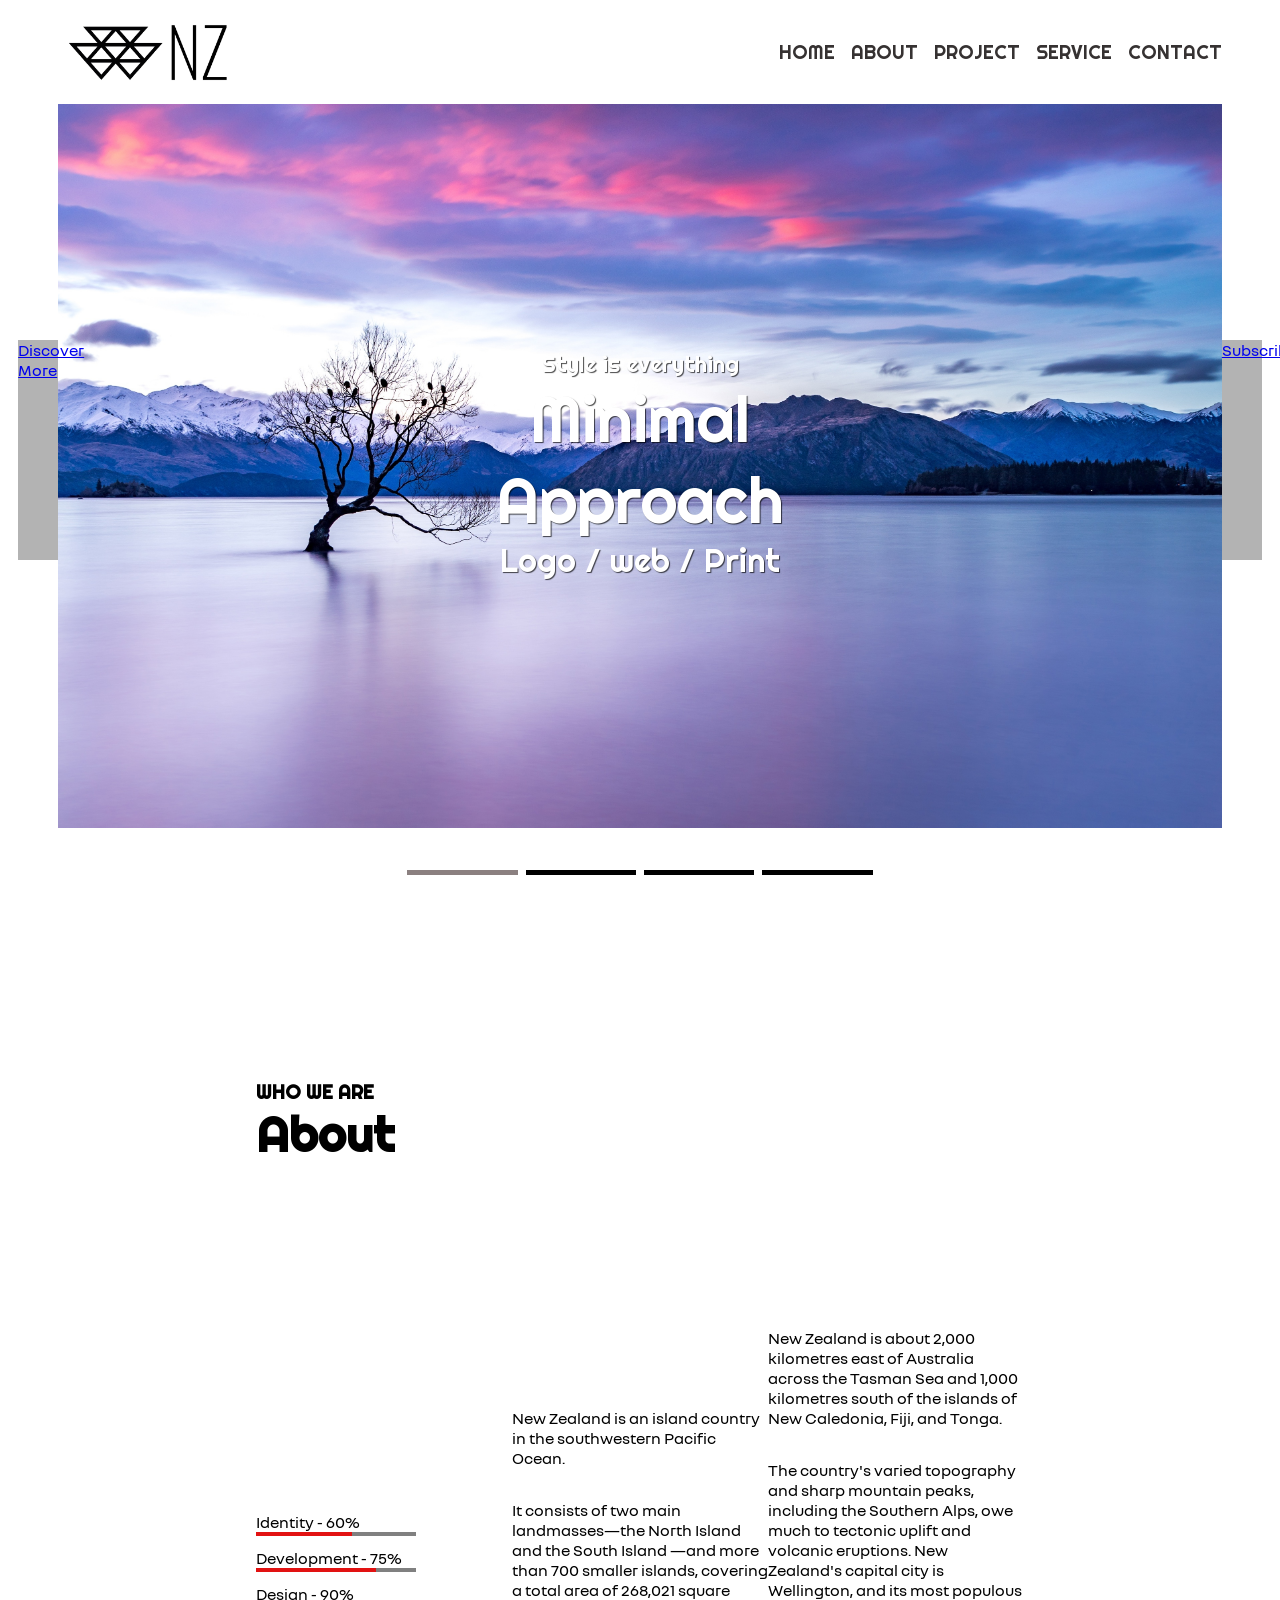
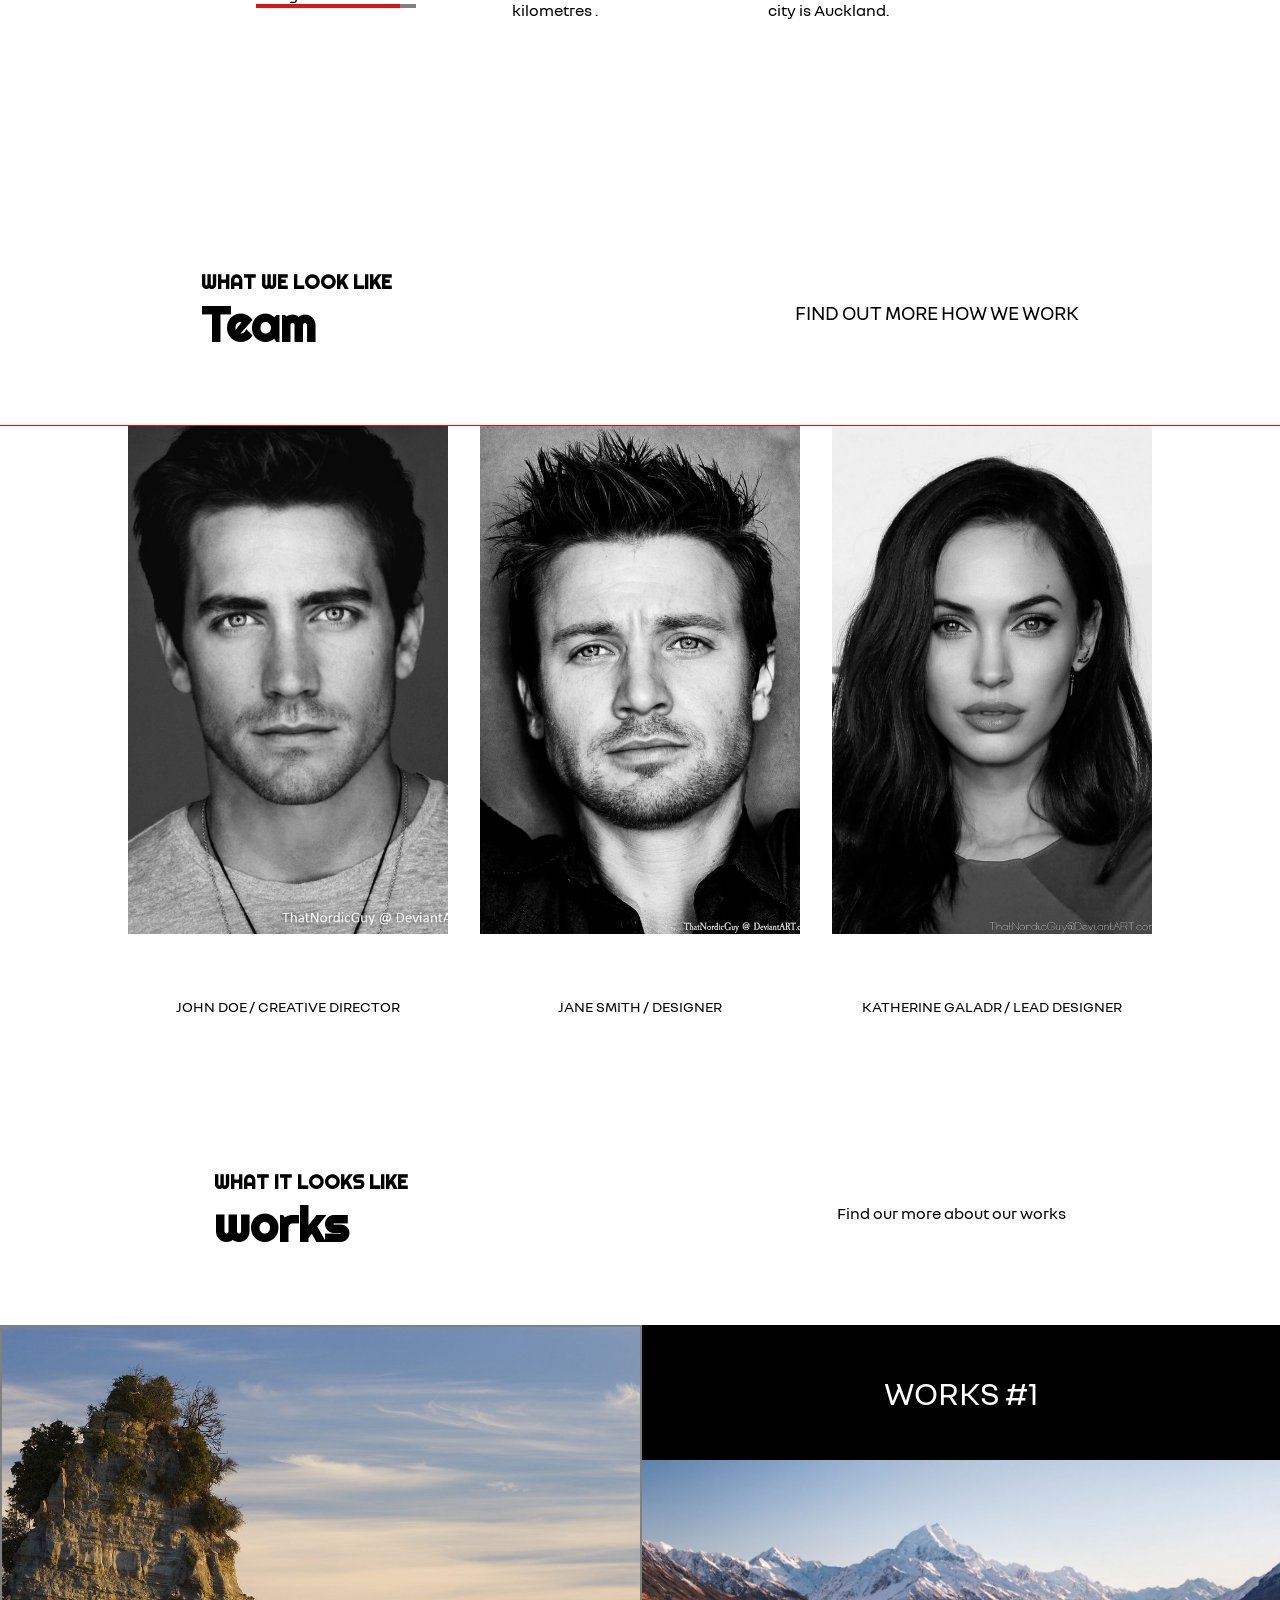
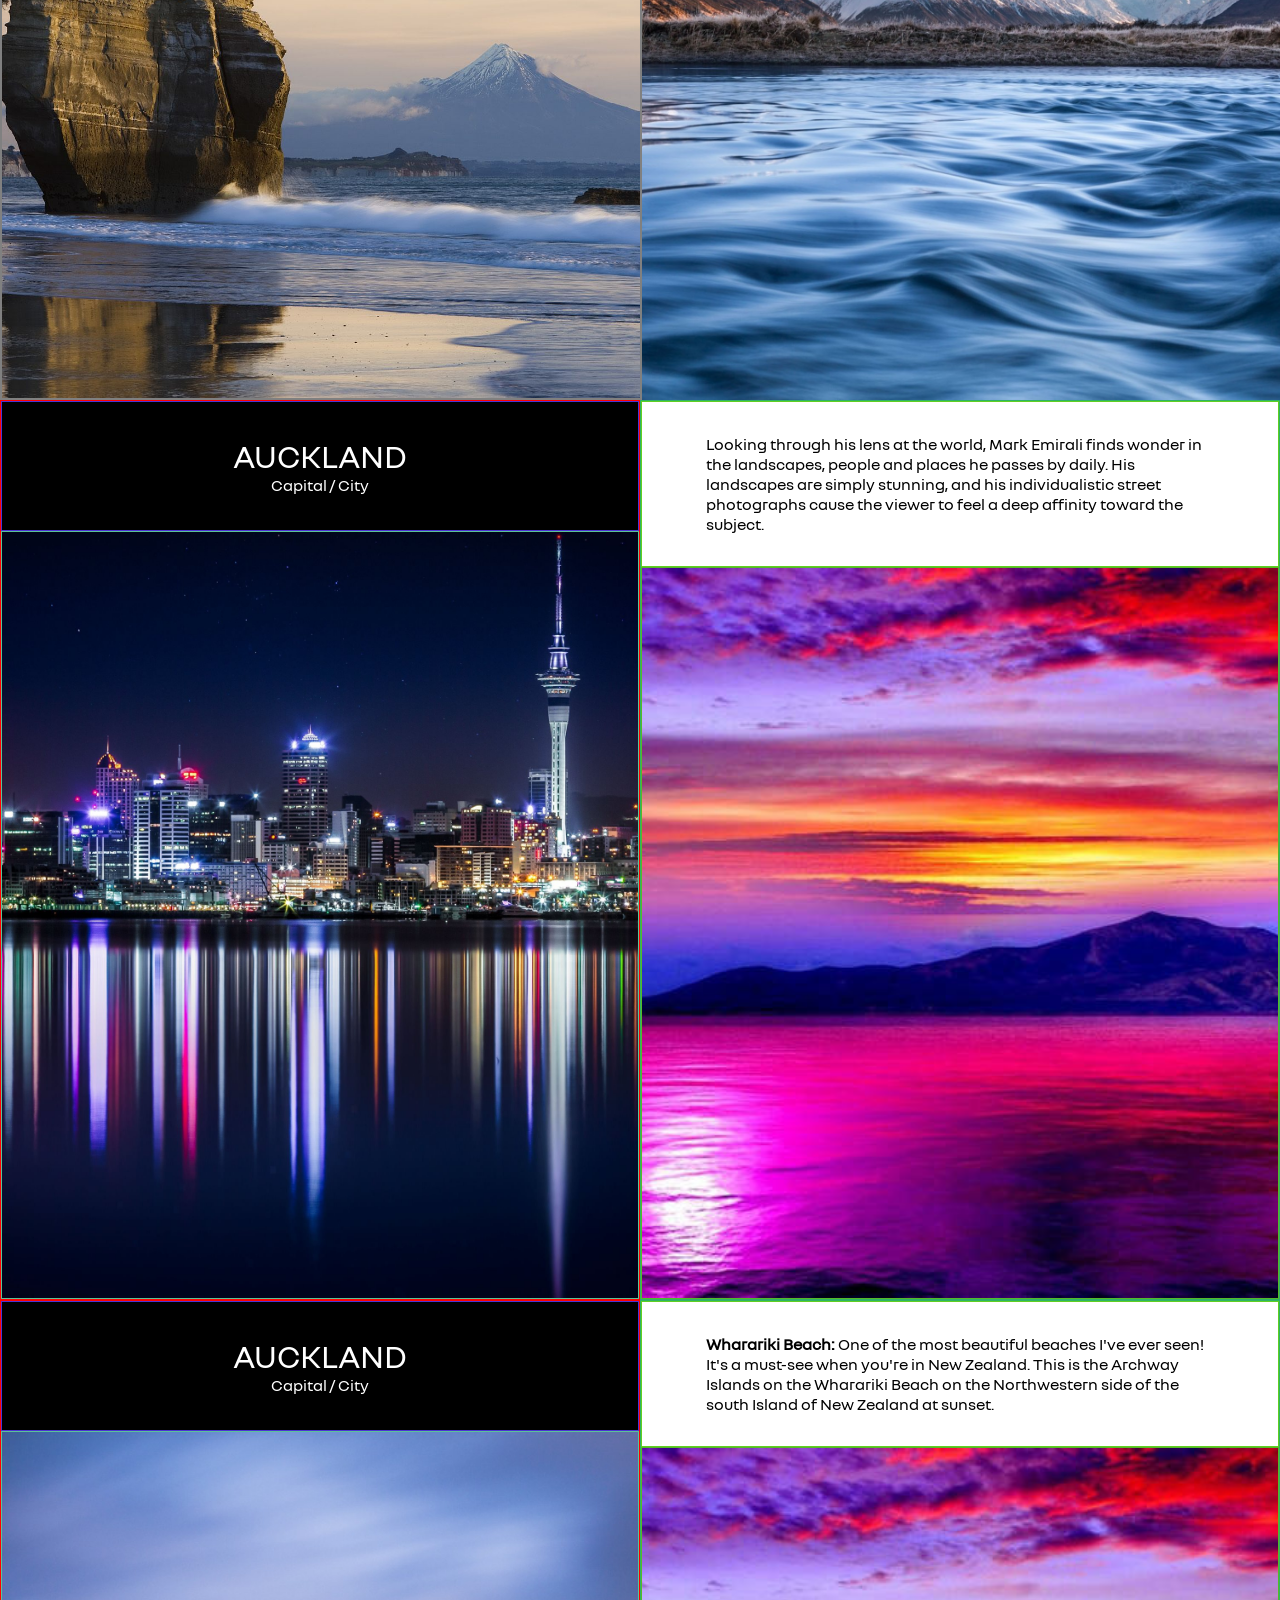
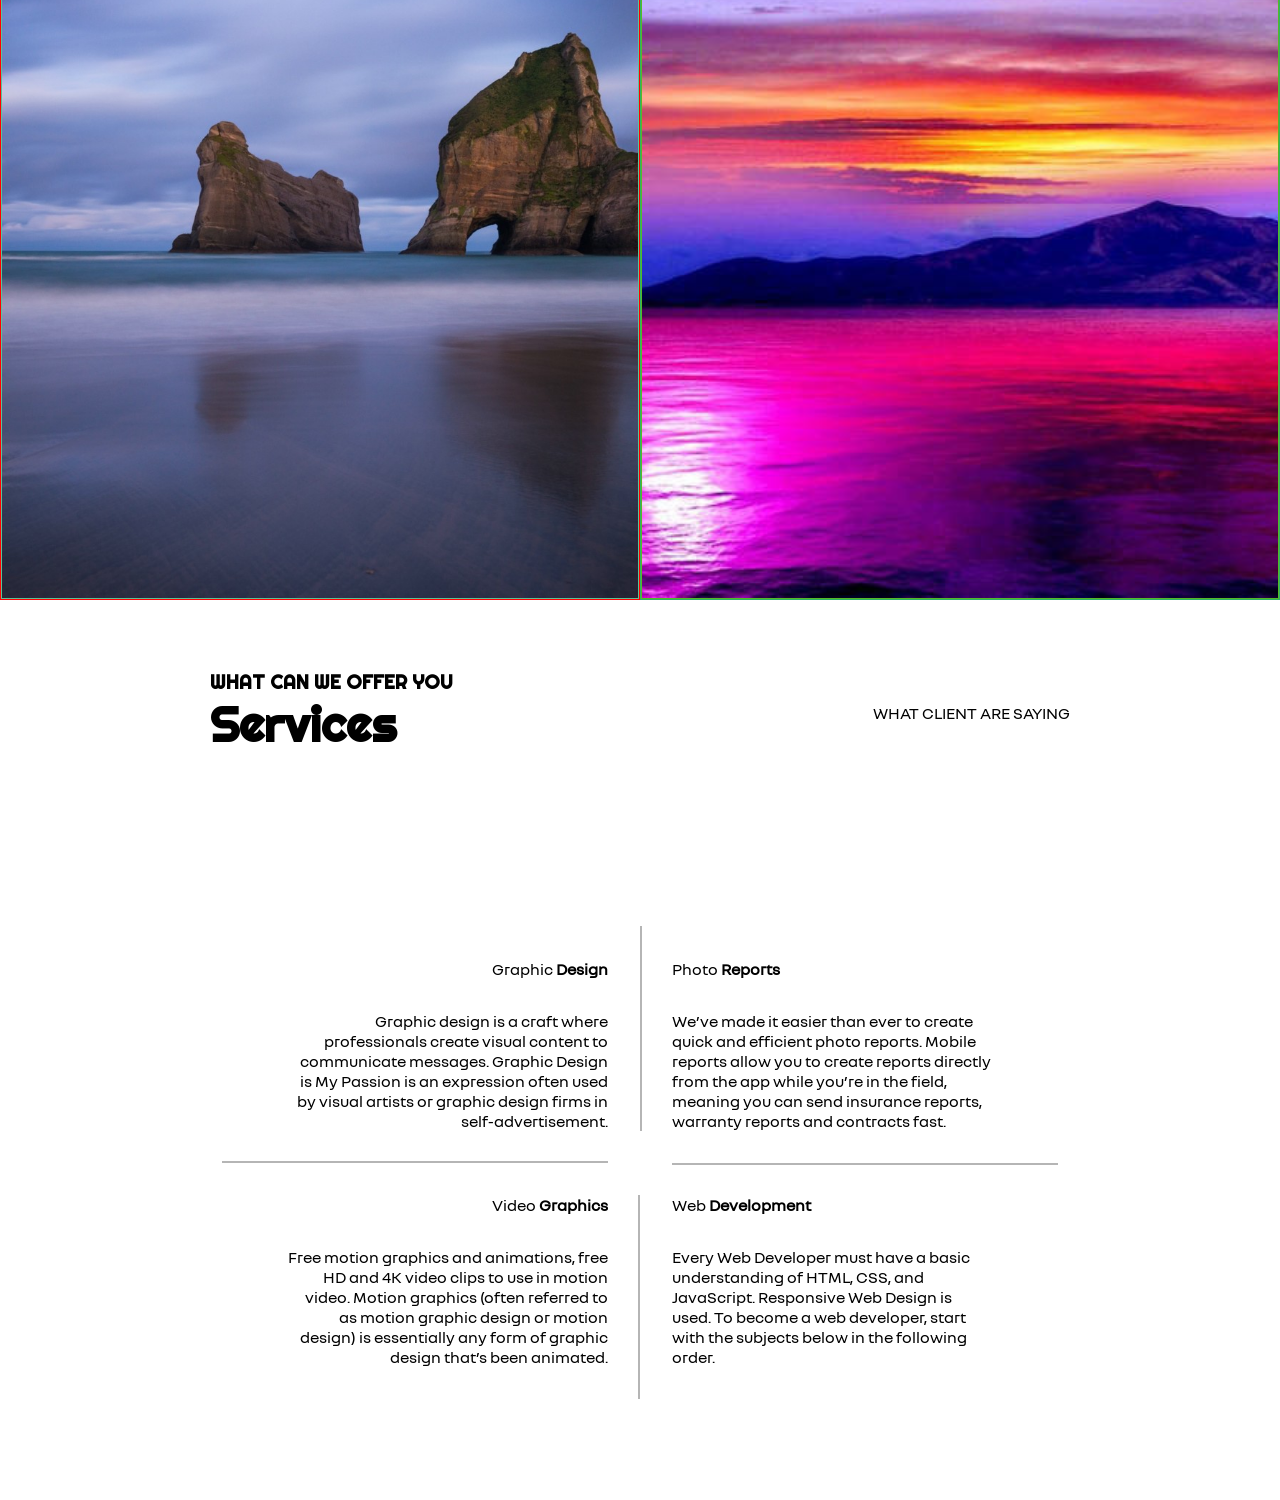
==== mockup-NZ/index.html @ 34731473 "Primer commit: subiendo carpeta" ====
<!DOCTYPE html>
<html lang="en">

    <head>
        <meta charset="UTF-8">
        <meta name="viewport" content="width=device-width,
initial-scale=1.0">
        <title>NZ Flex Box</title>
        <link rel="stylesheet" href="assets/css/style.css">
    </head>

    <body>
        <div class="contenedor">
            <div class="flex-container">
                <div class="item1">
                    <div class="left">
                        <div class="btn-left"> <a href="#">Discover
                                More</a> </div>
                    </div>
                </div>
                <div class="item2">
                    <nav>
                        <div class="logo">
                            <div class="img-logo"></div>
                        </div>
                        <div class="nav">
                            <div class="navcollapse">
                                <div class="nav-icon">
                                    <span></span><span></span><span></span><span></span><span></span><span>
                                    </span>
                                </div>
                            </div>

                            <ul id="menu">

                                <li><a href>Home</a></li>
                                <li><a href>About</a></li>
                                <li><a href>Project</a></li>
                                <li><a href>Service</a></li>
                                <li><a href>Contact</a></li>
                            </ul>

                        </div>
                    </nav>
                    <div class="slider">
                        <div class="legend">
                            <div class="line-1"> Style is everything</div>
                            <div class="line-2">Minimal <br> Approach</div>
                            <div class="line-3">Logo / web / Print</div>
                        </div>
                    </div>
                    <div class="item-2-footer">
                        <ul class="nav-slider">
                            <li class="nav-slider-1 "><a class="active"
                                    href></a></li>
                            <li class="nav-slider-2"><a href></a></li>
                            <li class="nav-slider-3"><a href></a></li>
                            <li class="nav-slider-4"><a href></a></li>
                        </ul>
                    </div>
                </div>
                <div class="item3">
                    <div class="right">
                        <div class="btn-right"> <a href="#">Subscribe</a>
                        </div>
                        <div class="botoncito"> <a href></a> </div>
                    </div>
                </div>
            </div>
        </div>
        <section class="about">
            <div class="about-container">
                <div class="about-1"></div>
                <div class="about-2">
                    <div class="about-header">
                        <h4>Who we are </h4>
                        <h1>About</h1>
                    </div>
                    <span>Identity - 60%</span>
                    <progress max="100" value="60"></progress>
                    <span>Development - 75%</span>
                    <progress max="100" value="75"></progress>
                    <span>Design - 90%</span>
                    <progress max="100" value="90"></progress>
                </div>
                <div class="about-3">
                    <p>New Zealand is an island country in the southwestern
                        Pacific Ocean.</p>
                    <p>It consists of two main landmasses—the North Island and
                        the South Island —and more than 700 smaller islands,
                        covering a total area of 268,021 square kilometres .</p>
                </div>
                <div class="about-4">
                    <p>New Zealand is about 2,000 kilometres east of Australia
                        across the Tasman Sea and 1,000 kilometres south of the
                        islands of New Caledonia, Fiji, and Tonga.</p>
                    <p>The country's varied topography and sharp mountain peaks,
                        including the Southern Alps, owe much to tectonic uplift
                        and volcanic eruptions. New Zealand's capital city is
                        Wellington, and its most populous city is Auckland.</p>
                </div>
                <div class="about-1"></div>
            </div>
        </section>
        <section>
            <div class="team">
                <div class="team-container">
                    <div class="team-header">
                        <div class="section-name">
                            <h4>What we look like </h4>
                            <h1>Team</h1>
                        </div>
                        <div class="team-motto">
                            <span>Find out more how we work </span>
                        </div>
                    </div>
                    <div class="my-team">
                        <div class="cards">

                            <div class="card">
                                <div class="team-pic">
                                </div>
                                <div class="card-footer">John Doe / creative
                                    director</div>
                            </div>
                            <div class="card">
                                <div class="team-pic"></div>
                                <div class="card-footer">Jane Smith /
                                    designer</div>
                            </div>
                            <div class="card">
                                <div class="team-pic"></div>
                                <div class="card-footer">katherine Galadr / Lead
                                    designer </div>
                            </div>
                        </div>
                    </div>
                </div>
            </div>

        </section>
        <section class="works-1">
            <div class="works-1-container">
                <div class="works-1-header">
                    <div class="works-1-name">
                        <h4>What it looks like</h4>
                        <h1>works</h1>
                    </div>
                    <div class="work-1-motto">
                        <span>Find our more about our works</span>
                    </div>
                </div>
                <div class="works-1-body">
                    <div class="works-1-izda"></div>
                    <div class="works-1-dcha">
                        <div class="works-1-up">
                            Works #1
                        </div>
                        <div class="works-1-down"></div>
                    </div>
                </div>
            </div>
        </section>
        <section class="works-2">
            <div class="works-2-container">
                <div class="works-2-izda">
                    <div class="works-2-i-up">
                        <p>Auckland</p>
                        <p>Capital / City</p>
                    </div>
                    <div class="works-2-i-down"></div>
                </div>
                <div class="works-2-dcha">
                    <div class="works-2-d-up">
                        <p>Looking through his lens at the world, Mark Emirali
                            finds wonder in the landscapes, people and places he
                            passes by daily. His landscapes are simply stunning,
                            and his individualistic street photographs cause the
                            viewer to feel a deep affinity toward the subject.
                        </p>
                    </div>
                    <div class="works-2-d-down"></div>
                </div>
            </div>
        </section>
        <section class="works-3">
            <div class="works-3-container">
                <div class="works-3-izda">
                    <div class="works-3-i-up">
                        <p>Auckland</p>
                        <p>Capital / City</p>
                    </div>
                    <div class="works-3-i-down"></div>
                </div>
                <div class="works-3-dcha">
                    <div class="works-3-d-up">
                        <p><strong>Wharariki Beach:</strong> One of the most
                            beautiful beaches
                            I've ever seen! It's a must-see when you're in New
                            Zealand. This is the Archway Islands on the
                            Wharariki Beach on the Northwestern side of the
                            south Island of New Zealand at sunset.
                        </p>
                    </div>
                    <div class="works-2-d-down"></div>
                </div>
            </div>
        </section>
        <section class="services">
            <div class="services-container">
                <div class="services-header">
                    <div class="services-name">
                        <h4>what can we offer  you </h4>
                        <h1>Services</h1>
                    </div>
                    <div class="services-motto">
                        <span>What client are saying </span>
                    </div>
                </div>
                <div class="services-body">
                    <div class="ser ser1">
                        <p>Graphic <strong>Design</strong></p>
                        <p>Graphic design is a craft where professionals create
                            visual content to communicate messages. Graphic
                            Design is My Passion is an expression often used by
                            visual artists or graphic design firms in
                            self-advertisement.</p></div>
                    <div class="ser ser2"> <p>Photo <strong>Reports</strong></p>
                        <p>We’ve made it easier than ever to create quick and
                            efficient photo reports. Mobile reports allow you to
                            create reports directly from the app while you’re in
                            the field, meaning you can send insurance reports,
                            warranty reports and contracts fast.</p></div>
                    <div class="ser ser3"> <p>Video
                            <strong>Graphics</strong></p>
                        <p>Free motion graphics and animations, free HD and 4K
                            video clips to use in motion video. Motion graphics
                            (often referred to as motion graphic design or
                            motion design) is essentially any form of graphic
                            design that’s been animated.</p></div>
                    <div class="ser ser4"> <p>Web
                            <strong>Development</strong></p>
                        <p>Every Web Developer must have a basic understanding
                            of HTML, CSS, and JavaScript. Responsive Web Design
                            is used. To become a web developer, start with the
                            subjects below in the following order.</p></div>

                </div>

            </div>
        </section>
    </body>

</html>
---- mockup-NZ/assets/css/style.css ----
@import url("https://fonts.googleapis.com/css2?family=Righteous&display=swap");

* {
  box-sizing: border-box;
  margin: 0;
  padding: 0;
}

@font-face {
  font-family: "Nouvel-Regular";
  /**/
  src: url(../fonts/NouvelRRegular.ttf);
}

@font-face {
  font-family: "Nouvel-Light";
  /**/
  src: url(../fonts/NouvelRLight.ttf);
}

@font-face {
  font-family: "Nouvel-SemiBold";
  /**/
  src: url(../fonts/NouvelRSemibold.ttf);
}

@font-face {
  font-family: "Nouvel-Bold";
  /**/
  src: url(../fonts/NouvelRBold.ttf);
}

/*-------------------------------------resolver el problema con los
heights heredado---------------------------*/
body,
html {
  font-family: Nouvel-Regular;
}

.contenedor {
  width: 100%;
  height: 100vh; /* 100% of the viewport height si quiero ovbiar la barra de información del sistema*/
  overflow: hidden;
}

.flex-container {
  display: flex;
  flex-flow: row nowrap;
  /*centramos los items en vertical y en horizontal*/
  justify-content: center;
  align-items: center;

  /*aseguramos de que tiene las dimensiones del contenedor padre*/
  width: 100%;
  height: 100%;
}

.item1,
.item3 {
  flex: 1;
  height: 100%;
  /*Para hacer el posicionamiento relativo para que tome de referencia al padre*/
  position: relative;
}

.item2 {
  flex: 20;
  height: 100%;

  display: flex;
  flex-flow: column nowrap;

  justify-content: center;
  align-items: center;
}

nav,
.slider,
.item-2-footer {
  width: 100%;
}

.slider {
  flex: 10;
}

.item-2-footer {
  flex: 1;
  display: flex;
  justify-content: center;
  align-items: center;
}

/* ----------------------------------------- nav -----------------------------------------*/

nav {
  display: flex;
  flex: 1 0 2rem;
}

.navcollapse {
  display: none;
  /* o visibility: hidden; */
}

.logo {
  flex: 1;
  height: 100%;
  padding: 0.5rem;
}

.img-logo {
  width: 100%;
  height: 100%;

  /* hacer responsive la imagen */
  background-image: url(../img/logo2.png);
  background-size: contain;
  background-repeat: no-repeat;
  background-position: center center;
}

.nav {
  flex: 6;
}

/* es un id*/
#menu {
  list-style: none;
  display: flex;
  height: 100%;
  gap: 1rem;
  justify-content: flex-end;
  align-items: center;
}

#menu li a {
  font-family: Righteous;
  color: rgb(54, 50, 50);
  text-decoration: none;
  text-transform: uppercase;
  font-size: 1.2rem;
}

#menu li a:hover {
  color: rgb(139, 128, 128);
}

/* ----------------------------------------- slider -----------------------------------------*/

.slider {
  background-image: url(../img/bg.jpg);
  background-size: cover;
  /*Para que el que esté viendo la web en movil vea la parte de la derecha de la imagen*/
  background-position: 65% center;
  background-repeat: no-repeat;

  display: flex;
  justify-content: center;
  align-items: center;
}

.legend {
  font-family: Righteous;
  color: white;
  text-align: center;
  /* para hacer rebordes a las letras */
  text-shadow: 1px 1px 1px rgba(0, 0, 0, 0.7);
}

.line-1 {
  font-size: 1.4rem;
}

.line-2 {
  font-size: 4rem;
}

.line-3 {
  font-size: 2rem;
}

/* ----------------------------------------- footer -----------------------------------------*/

.nav-slider {
  width: 40%;
  height: 10px;
  display: flex;
  justify-content: space-between;
  gap: 0.5rem;

  list-style-type: none;
}

.nav-slider li {
  flex: 1;
  height: 5px;
}

.nav-slider a {
  width: 100%;
  height: 5px;
  display: inline-block;

  background-color: black;
}

.active {
  /*decirle que el gris se ponga por encima del negro*/
  background-color: rgb(139, 128, 128) !important;
}

/* ------------------------------------------- botón lateral izquierdo -----------------------------*/

.left {
  width: 40px;
  height: 220px;
  background-color: rgb(179, 179, 179);

  position: absolute;
  right: 0;
  /* 110 la mitad del boton */
  top: calc((100% / 2) - 110px);
}
/*-------------------------------------------- botón lateral derecho -------------------------------*/
.right {
  width: 40px;
  height: 220px;
  background-color: rgb(179, 179, 179);

  position: absolute;
  left: 0;
  /* 110 la mitad del boton */
  top: calc((100% / 2) - 110px);
}
/*-----------------------------------------------siguiente sección--------------------------------------*/
.about {
  width: 100%;
  height: 100vh;
}
.about-container {
  width: 100%;
  height: 100%;
  display: flex;
  flex-flow: row nowrap;

  justify-content: center;
  align-items: center;
}
.about-1,
.about-2,
.about-3,
.about-4 {
  flex: 1;
  height: 60%;
  flex-flow: column nowrap;
  display: flex;
  justify-content: flex-end;
}
.about-header {
  margin-bottom: auto;
}
progress {
  appearance: none;
}
/*hay que hacrelos con los prefijos para que se vean bien pero solo en chrome y safari ()opera con o y firefox no se  */
progress::-webkit-progress-bar {
  width: 100%;
  height: 4px;
  background-color: grey;
}
progress::-webkit-progress-value {
  background-color: rgb(226, 18, 18);
}
/*coje el primer párrafo de cada sección  con first-child*/
.about-3 p:first-child,
.about-4 p:first-child {
  margin-bottom: 2rem;
}
/*---------------------------------------------*/

h1 {
  font-family: Righteous;
  font-size: 3rem;
}
h4 {
  font-family: Righteous;
  font-size: 1.2rem;
  text-transform: uppercase;
}
/*---------------------------------------------*/
.team {
  width: 100%;
  height: 100vh;
}
.team-container {
  width: 100%;
  height: 100%;
  display: flex;
  flex-flow: column nowrap;

  justify-content: center;
  align-items: center;
}
.team-header {
  border-bottom: 1px solid rgb(255, 0, 0);
  width: 100%;
  flex: 2;
  display: flex;
  justify-content: space-around;
  align-items: center;
}
.my-team {
  flex: 6;
  width: 100%;
}
.team-motto span {
  text-transform: uppercase;
  font-size: 1.2rem;
}

.cards {
  width: 100%;

  height: 100%;
  display: flex;
  padding-left: 8rem;
  padding-right: 8rem;
  flex-flow: row wrap;
  justify-content: space-around;
  gap: 2rem;
}
.card {
  flex: 1;
  height: 100%;

  display: flex;
  flex-flow: column nowrap;
  justify-content: space-between;
  gap: 4rem;
}
.team-pic {
  flex: 5;
}
.card-footer {
  align-self: end;
  flex: 1;
  text-transform: uppercase;
  font-size: 0.9rem;
  text-align: center;
  width: 100%;
}
.card:nth-child(1) .team-pic {
  background-image: url(../img/team1.jpg);
  background-size: cover;
  background-position: top center;
  background-repeat: no-repeat;
}

.card:nth-child(2) .team-pic {
  background-image: url(../img/team2.jpg);
  background-size: cover;
  background-position: top center;
  background-repeat: no-repeat;
}

.card:nth-child(3) .team-pic {
  background-image: url(../img/team3.jpg);
  background-size: cover;
  background-position: top center;
  background-repeat: no-repeat;
}

/*------------------------------------------------------------------*/
.works-1 {
  width: 100%;
  height: 100vh;
}
.works-1-container {
  width: 100%;
  height: 100%;
  display: flex;
  flex-flow: column nowrap;
  justify-content: center;
  align-items: center;
}
.works-1-header {
  width: 100%;
  flex: 2;
  display: flex;
  justify-content: space-around;
  align-items: center;
}
.works-1-motto span {
  text-transform: uppercase;
  font-size: 1.2rem;
}
.works-1-body {
  flex: 6;

  width: 100%;
  display: flex;
}
.works-1-izda {
  flex: 1;
  border: 2px solid gray;
  background-image: url(../img/taranaki.jpg);
  background-size: cover;
  background-position: center center;
  background-repeat: no-repeat;
}
.works-1-dcha {
  flex: 1;
  display: flex;
  flex-flow: column nowrap;
}
.works-1-up {
  flex: 1;
  background-color: black;
  color: white;
  display: flex;
  justify-content: center;
  align-items: center;

  font-size: 2rem;
  text-transform: uppercase;
}
.works-1-down {
  flex: 4;

  background-image: url(../img/nz-nature.jpg);
  background-size: cover;
  background-position: center center;
  background-repeat: no-repeat;
}
/*-----------------------------------------------------------------*/
.works-2 {
  width: 100%;
  height: 100vh;
}
.works-2-container {
  width: 100%;
  height: 100%;

  display: flex;
  flex-flow: row nowrap;
  justify-content: center;
  align-items: center;
}
.works-2-izda {
  border: 1px solid red;
  flex: 1;
  height: 100%;
  display: flex;
  flex-flow: column nowrap;
}
.works-2-dcha {
  border: 1px solid rgb(45, 179, 100);
  flex: 1;
  height: 100%;
  display: flex;
  flex-flow: column nowrap;
}
.works-2-i-up {
  border: 1px solid rgb(75, 51, 212);
  flex: 1;
  display: flex;
  justify-content: center;
  flex-flow: column nowrap;
  align-items: center;
  color: white;
  background-color: black;
}
.works-2-i-up p:first-child {
  text-transform: uppercase;
  font-size: 2rem;
}
.works-2-i-down {
  border: 1px solid rgb(92, 194, 151);
  flex: 6;
  background-image: url(../img/auckland.jpg);
  background-size: cover;
  background-position: center center;
  background-repeat: no-repeat;
}
.works-2-d-up {
  border: 1px solid rgb(96, 207, 32);
  flex: 1;
  justify-content: center;
  display: flex;
  align-items: center;
  padding: 0 2rem;
}
.works-2-d-up p {
  padding: 2rem;
}
.works-2-d-down {
  border: 1px solid rgb(85, 185, 39);
  flex: 6;
  background-image: url(../img/colourful.jpg);
  background-size: cover;
  background-position: center center;
  background-repeat: no-repeat;
}
/*----------------------------------------------------------------------*/
.works-3 {
  width: 100%;
  height: 100vh;
}
.works-3-container {
  width: 100%;
  height: 100%;

  display: flex;
  flex-flow: row nowrap;
  justify-content: center;
  align-items: center;
}
.works-3-izda {
  border: 1px solid red;
  flex: 1;
  height: 100%;
  display: flex;
  flex-flow: column nowrap;
}
.works-3-dcha {
  border: 1px solid rgb(45, 179, 100);
  flex: 1;
  height: 100%;
  display: flex;
  flex-flow: column nowrap;
}
.works-3-i-up {
  border: 1px solid rgb(75, 51, 212);
  flex: 1;
  display: flex;
  justify-content: center;
  flex-flow: column nowrap;
  align-items: center;
  color: white;
  background-color: black;
}
.works-3-i-up p:first-child {
  text-transform: uppercase;
  font-size: 2rem;
}
.works-3-i-down {
  border: 1px solid rgb(92, 194, 151);
  flex: 6;
  background-image: url(../img/cave1.jpg);
  background-size: cover;
  background-position: center center;
  background-repeat: no-repeat;
}
.works-3-d-up {
  border: 1px solid rgb(96, 207, 32);
  flex: 1;
  justify-content: center;
  display: flex;
  align-items: center;
  padding: 0 2rem;
}
.works-3-d-up p {
  padding: 2rem;
}
.works-3-d-down {
  border: 1px solid rgb(85, 185, 39);
  flex: 6;
  background-image: url(../img/cave2.jpg);
  background-size: cover;
  background-position: center center;
  background-repeat: no-repeat;
}
/*--------------------------------------------------------------------------------------------*/
.services {
  width: 100%;
  height: 100vh;
}
.services-container {
  width: 100%;
  height: 100%;
  display: flex;
  justify-content: space-around;
  align-items: center;
  flex-flow: column nowrap;
}
.services-header {
  flex: 2;

  width: 100%;
  display: flex;
  justify-content: space-around;
  align-items: center;
}
.services-body {
  flex: 6;
  width: 60%;

  display: flex;
  flex-flow: row wrap;
}
.services-motto span {
  text-transform: uppercase;
}
.ser {
  /*grow / shrink/ basis*/
  flex: 1 0 50%;
  padding: 2rem;
  position: relative;
}
.ser > p:first-child {
  margin-bottom: 2rem;
}
/*.ser p:first-child::before{
  content: "";
}
.ser p:first-child::after{
  content: "";
}*/
.ser1,
.ser2 {
  display: flex;
  flex-flow: column nowrap;
  justify-content: end;
}

.ser1,
.ser3 {
  text-align: right;
}
/*estamos dibujando el borde del pseudo elemento (before)*/
.ser1::before {
  /**/
  content: "";

  position: absolute;
  border: 1px solid rgb(181, 181, 181, 1);
  width: 100%;
  bottom: 0;
  right: 2rem;
}
.ser2::before {
  content: "";
  border: 1px solid rgb(181, 181, 181, 1);
  position: absolute;
  height: 60%;
  left: 0;
  bottom: 2rem;
}
.ser3::before {
  content: "";
  border: 1px solid rgb(181, 181, 181, 1);
  position: absolute;
  height: 60%;
  right: 0;
  top: 2rem;
}
.ser4::before {
  content: "";
  border: 1px solid rgb(181, 181, 181, 1);
  position: absolute;
  top: 0;
  left: 2rem;
  width: 100%;
  
}
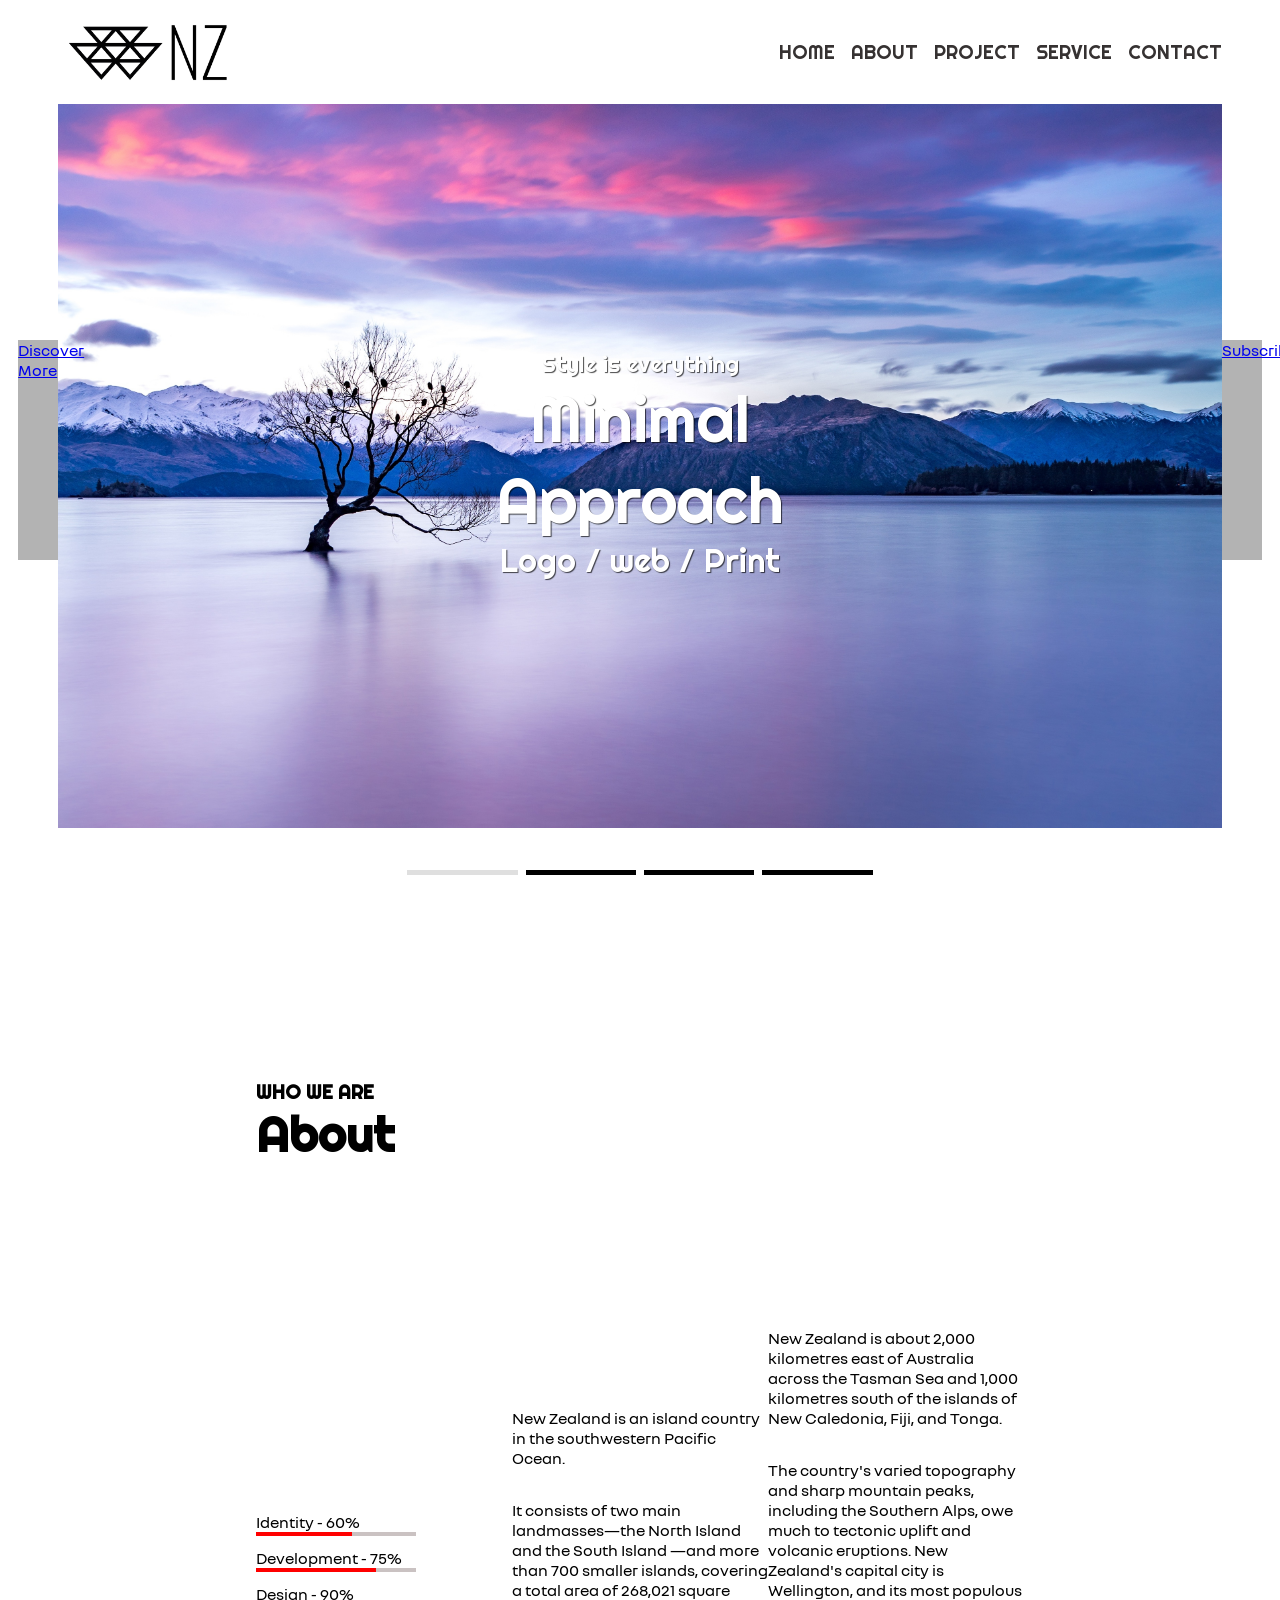
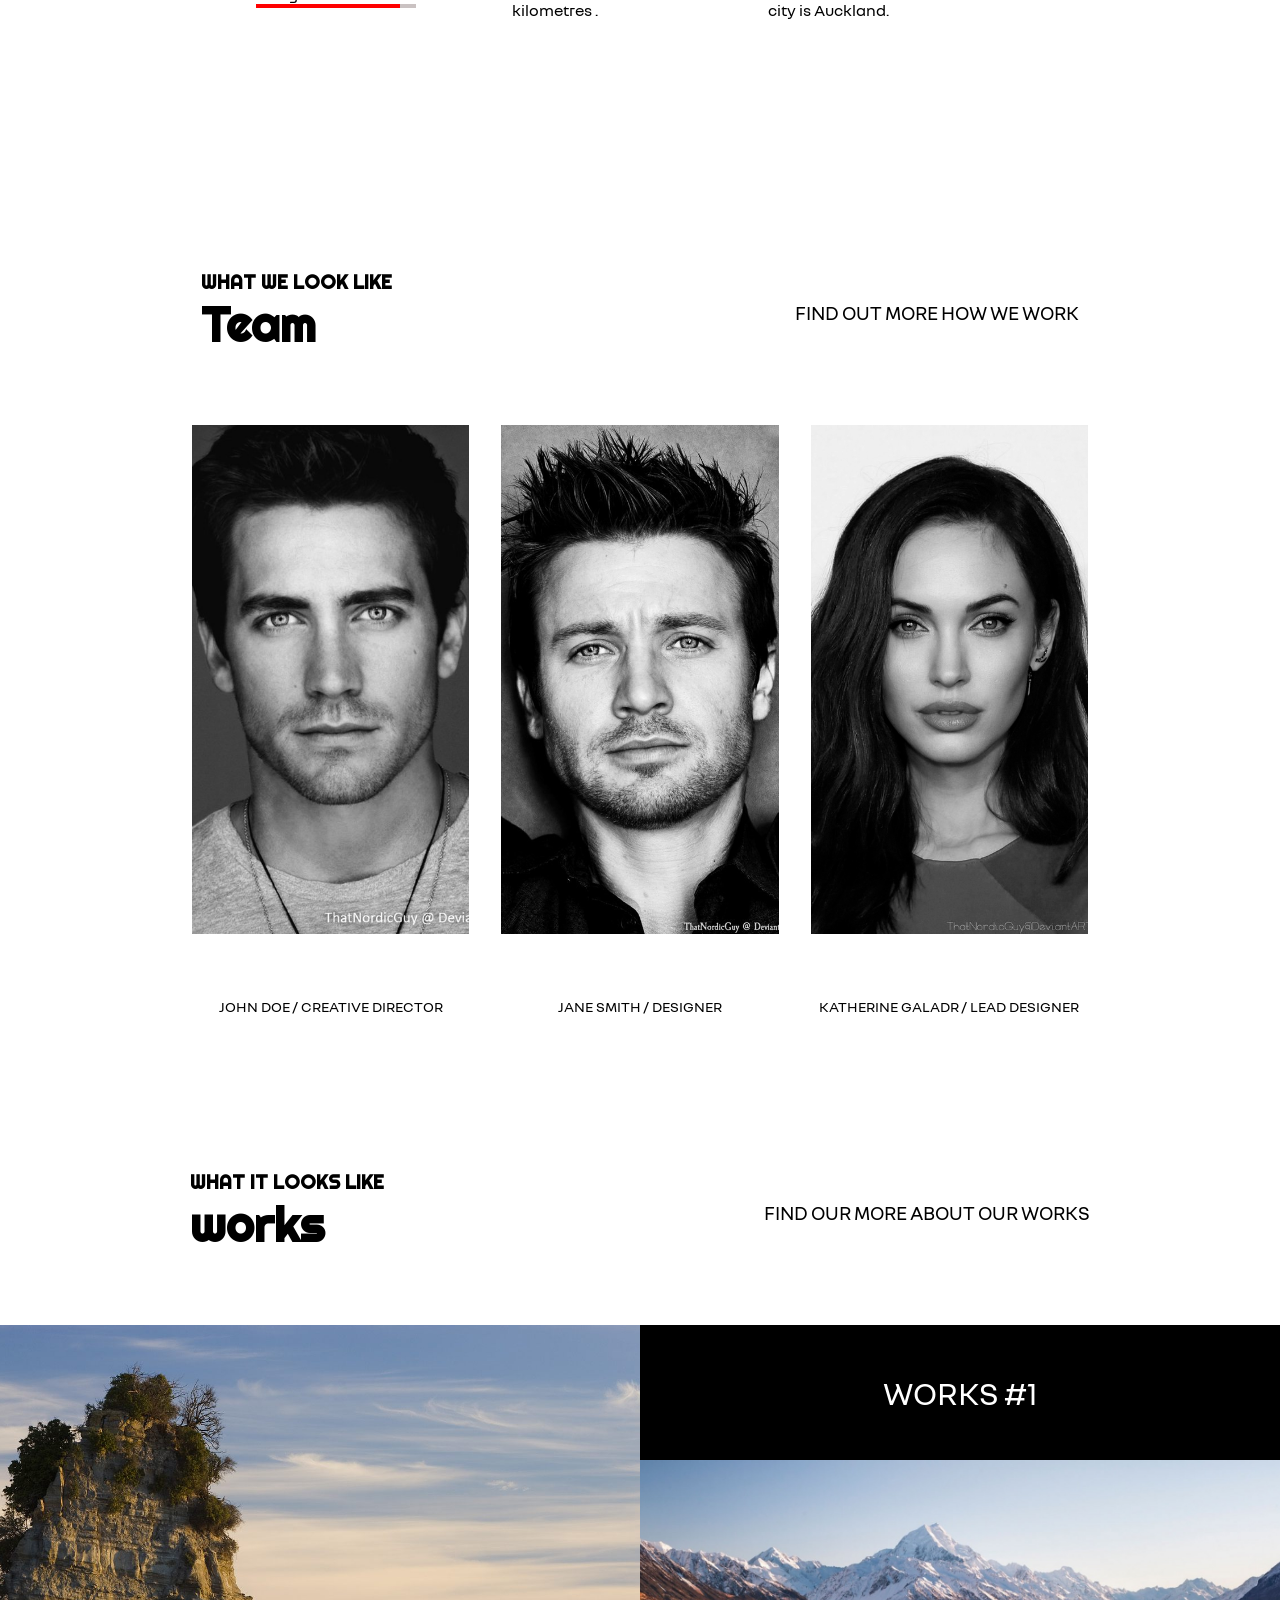
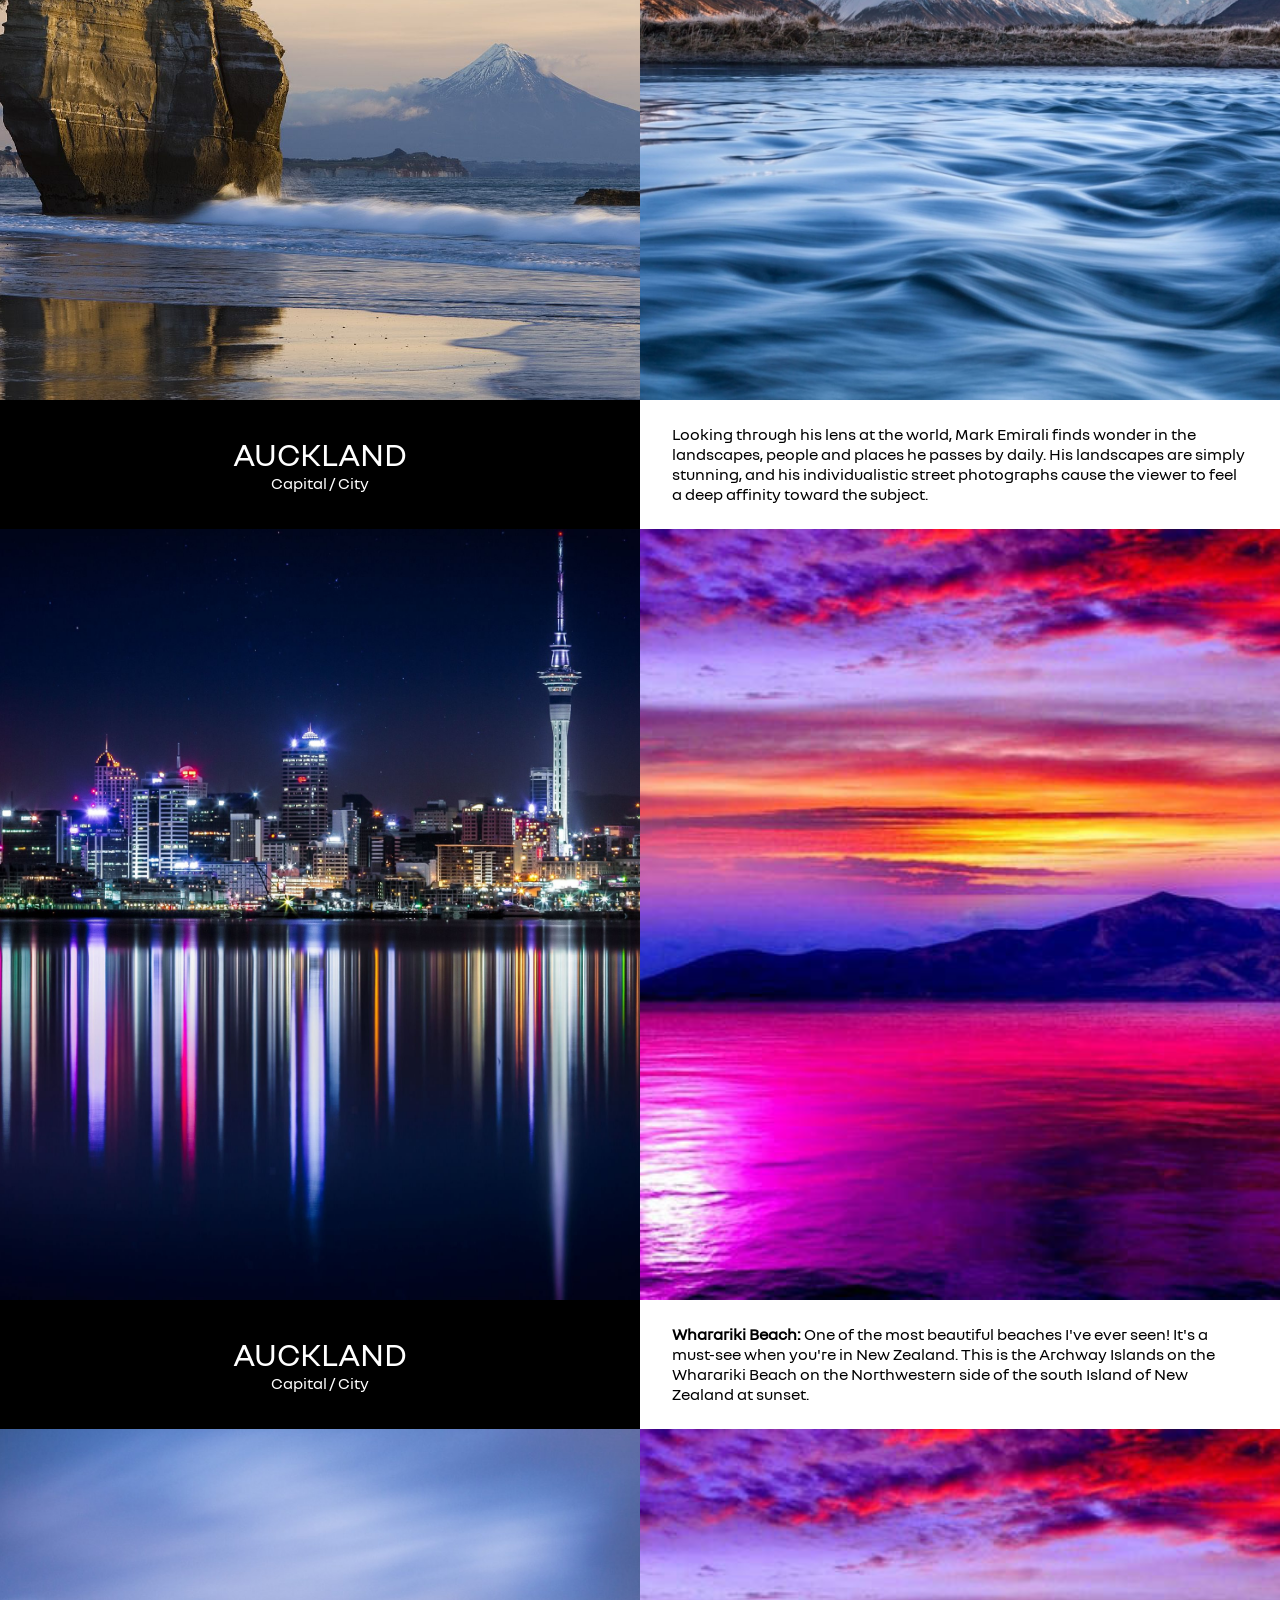
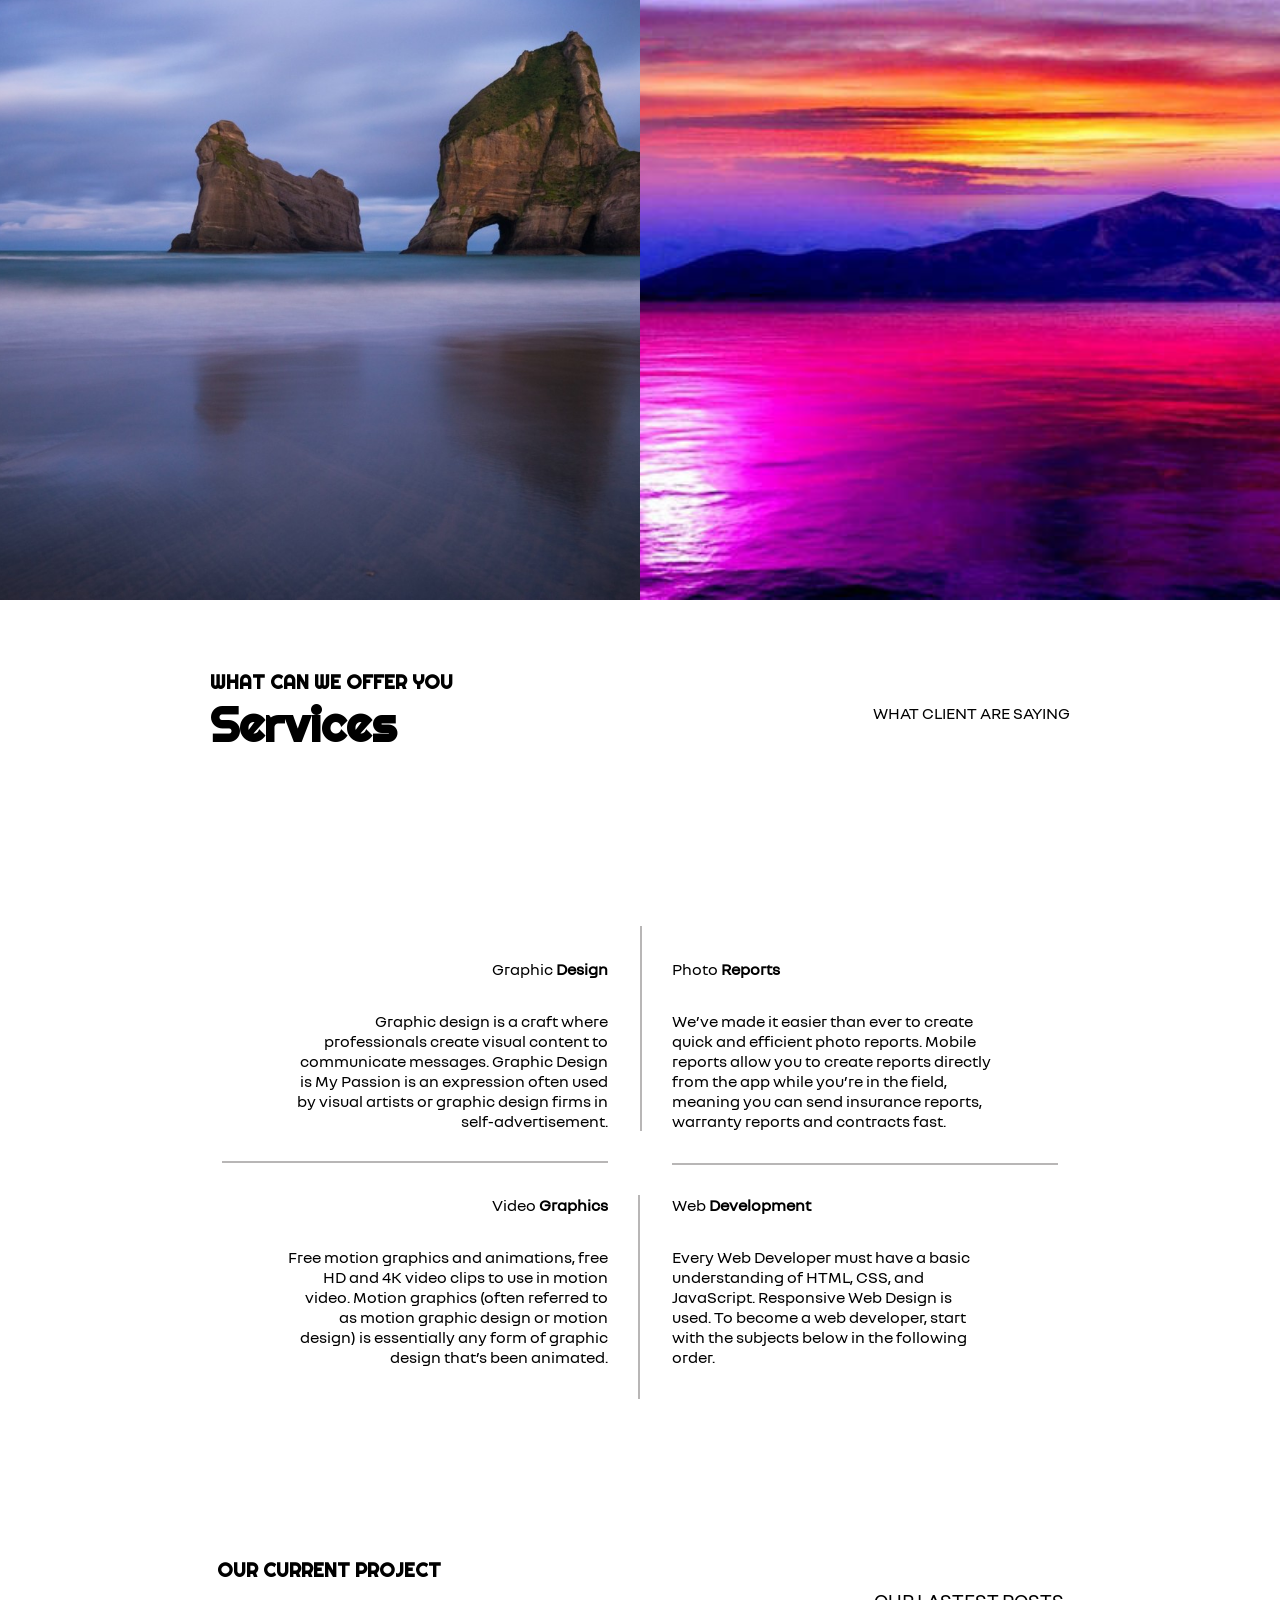
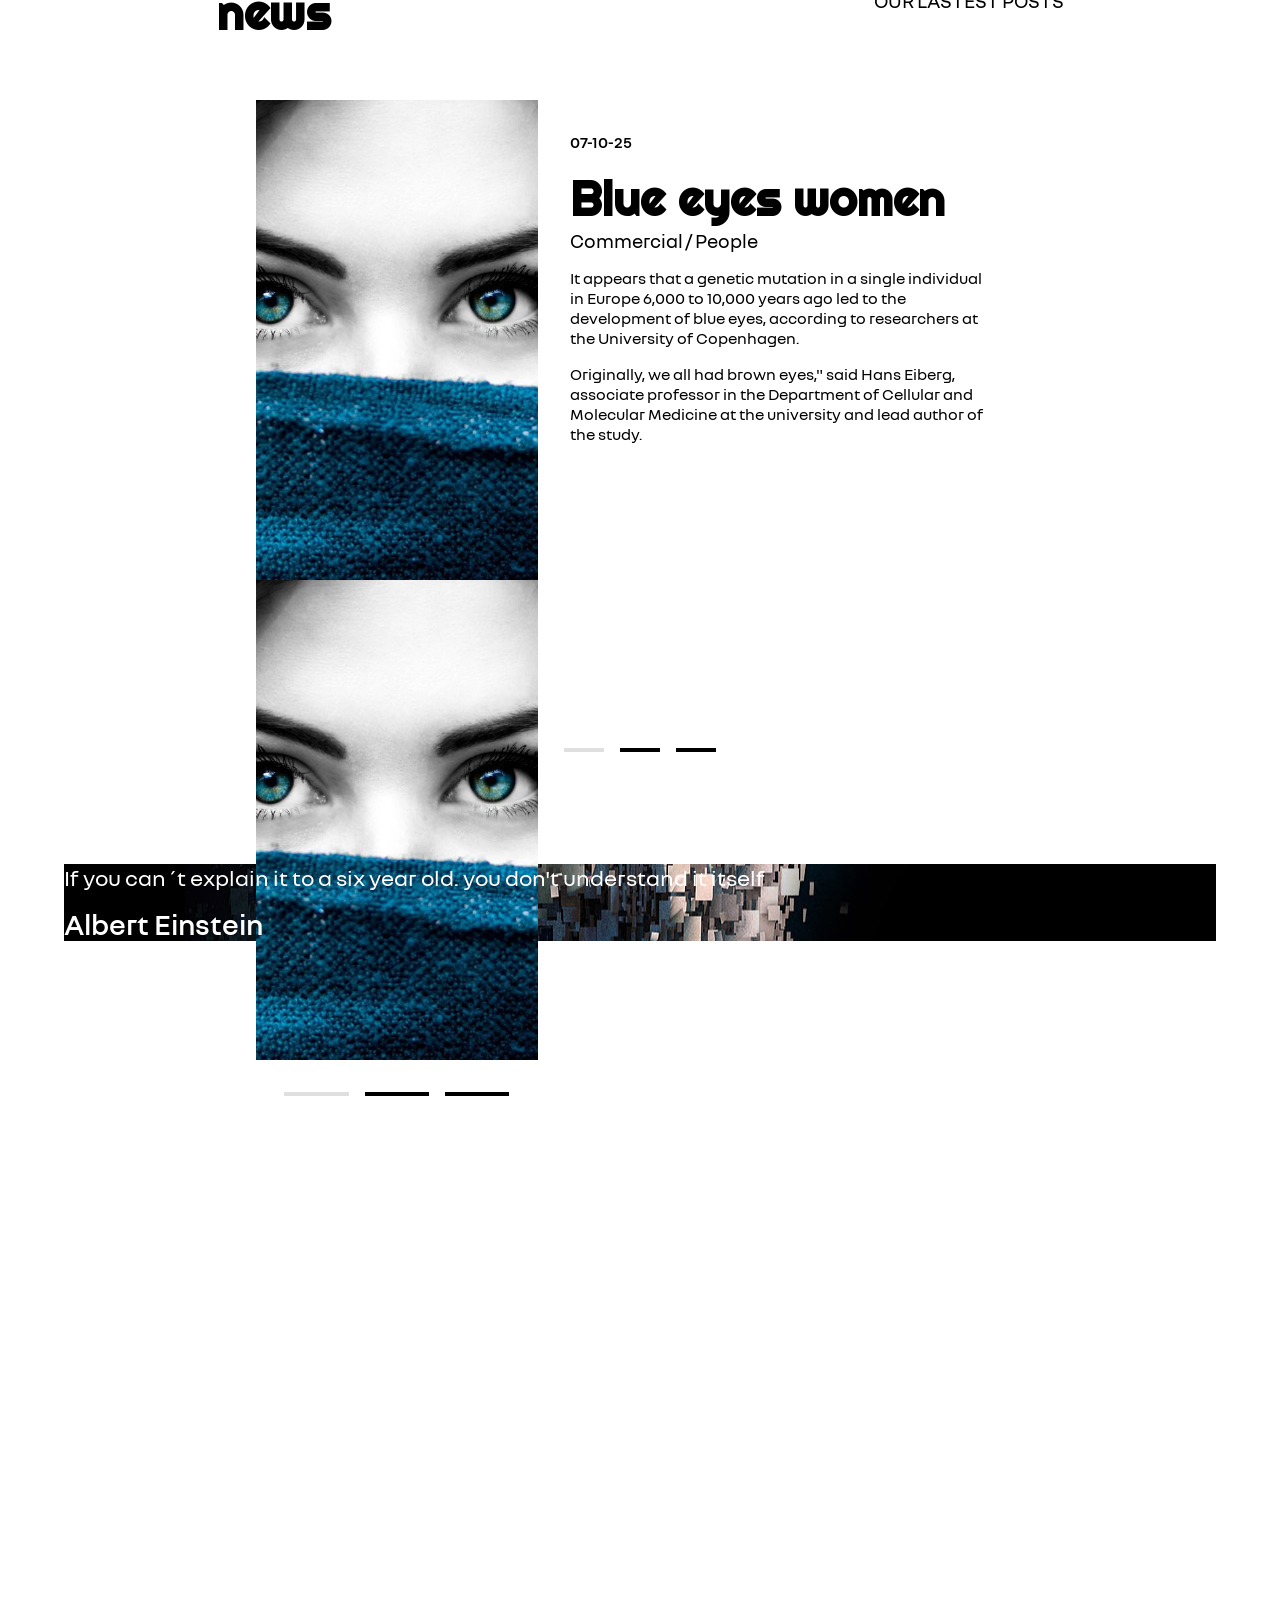
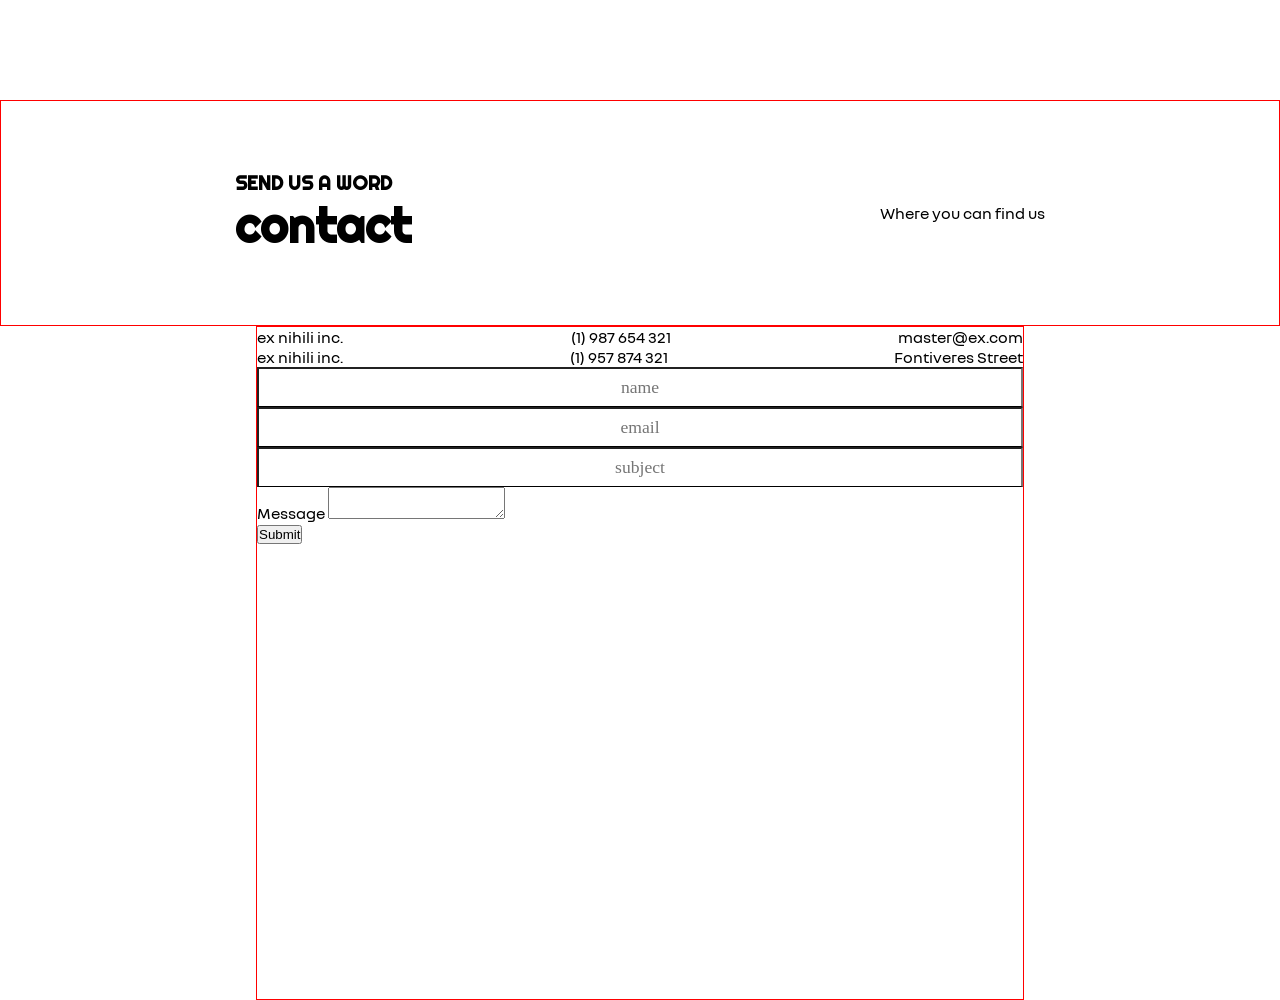
==== commit 68a2d371: "clase dia 09/10" ====
--- a/mockup-NZ/index.html
+++ b/mockup-NZ/index.html
@@ -210,7 +210,7 @@
             <div class="services-container">
                 <div class="services-header">
                     <div class="services-name">
-                        <h4>what can we offer  you </h4>
+                        <h4>what can we offer you </h4>
                         <h1>Services</h1>
                     </div>
                     <div class="services-motto">
@@ -249,6 +249,106 @@
 
             </div>
         </section>
+        <section class="news">
+            <div class="news-container">
+                <div class="news-header">
+                    <div class="news-name">
+                        <h4>our current project </h4>
+                        <h1>news</h1>
+                    </div>
+                    <div class="news-motto">
+                        <span>our lastest posts</span>
+                    </div>
+                </div>
+                <div class="news-body">
+                    <div class="news-foto">
+                        <div class="news-pic">
+
+                        </div>
+                        <div class="news-pic"></div>
+                        <div class="news-nav">
+                            <a href class="sdots active"></a>
+                            <a href class="sdots "></a>
+                            <a href class="sdots "></a>
+                        </div>
+
+                    </div>
+                    <div class="news-text">
+                        <p class="published">07-10-25</p>
+                        <p class="title"><h1>Blue eyes women</h1></p>
+                        <p class="cathegory">Commercial / People</p>
+                        <p class="excerpt">
+                            <p class="par-1">It appears that a genetic mutation
+                                in a single individual in Europe 6,000 to 10,000
+                                years ago led to the development of blue eyes,
+                                according to researchers at the University of
+                                Copenhagen.
+                            </p>
+                            <p class="par-2">Originally, we all had brown eyes,"
+                                said Hans Eiberg, associate professor in the
+                                Department of Cellular and Molecular Medicine at
+                                the university and lead author of the study.
+                            </p>
+                        </p>
+                    </div>
+
+                </div>
+                <div class="news-body-nav">
+                    <a href class="sdots active"></a>
+                    <a href class="sdots "></a>
+                    <a href class="sdots "></a>
+
+                </div>
+            </div>
+        </section>
+
+        <section class="quote">
+            <div class="quote-container">
+                <div class="quote-item">
+                    <div class="quote-text"> If you can´t explain it to a six
+                        year old. you don't understand it itself </div>
+                    <div class="author">Albert Einstein</div>
+                </div>
+            </div>
+        </section>
+        <section class="contact">
+            <div class="contact-container">
+                <div class="contact-header">
+                    <div class="contact-name">
+                        <h4>Send us a word</h4>
+                        <h1>contact</h1>
+                    </div>
+                    <div class="contact-motto">
+                        <span>Where you can find us </span>
+                    </div>
+                </div>
+                <div class="contact-body">
+                    <div class="contact-body-header">
+                        <div class="contact-line-1">
+                            <span>ex nihili inc.</span>
+                            <span>(1) 987 654 321</span>
+                            <span>master@ex.com</span>
+                        </div>
+                        <div class="contact-line-2">
+                            <span>ex nihili inc.</span>
+                            <span>(1) 957 874 321</span>
+                            <span>Fontiveres Street</span>
+                        </div>
+                        <form action="">
+                            <input type="text" name="name" placeholder="name">
+                            <input type="text" name="email" placeholder="email">
+                            <input type="text" name="subject"
+                                placeholder="subject">
+                            <div class="mensaje">
+                                <span>Message</span>
+                                <textarea name="Message"></textarea>
+                            </div>
+                            <button>Submit</button>
+                        </form>
+                    </div>
+                </div>
+            </div>
+        </section>
     </body>
 
 </html>
--- a/mockup-NZ/assets/css/style.css
+++ b/mockup-NZ/assets/css/style.css
@@ -1,666 +1,919 @@
-@import url("https://fonts.googleapis.com/css2?family=Righteous&display=swap");
+@import url('https://fonts.googleapis.com/css2?family=Righteous&display=swap');
 
 * {
-  box-sizing: border-box;
-  margin: 0;
-  padding: 0;
+    box-sizing: border-box;
+    margin: 0;
+    padding: 0;
 }
 
 @font-face {
-  font-family: "Nouvel-Regular";
-  /**/
-  src: url(../fonts/NouvelRRegular.ttf);
+    font-family: "Nouvel-Regular";
+    /**/
+    src: url(../fonts/NouvelRRegular.ttf);
 }
 
 @font-face {
-  font-family: "Nouvel-Light";
-  /**/
-  src: url(../fonts/NouvelRLight.ttf);
+    font-family: "Nouvel-Light";
+    /**/
+    src: url(../fonts/NouvelRLight.ttf);
 }
 
 @font-face {
-  font-family: "Nouvel-SemiBold";
-  /**/
-  src: url(../fonts/NouvelRSemibold.ttf);
+    font-family: "Nouvel-SemiBold";
+    /**/
+    src: url(../fonts/NouvelRSemibold.ttf);
 }
 
 @font-face {
-  font-family: "Nouvel-Bold";
-  /**/
-  src: url(../fonts/NouvelRBold.ttf);
+    font-family: "Nouvel-Bold";
+    /**/
+    src: url(../fonts/NouvelRBold.ttf);
 }
 
 /*-------------------------------------resolver el problema con los
 heights heredado---------------------------*/
-body,
-html {
-  font-family: Nouvel-Regular;
+body, html {
+    font-family: Nouvel-Regular;
 }
 
 .contenedor {
-  width: 100%;
-  height: 100vh; /* 100% of the viewport height si quiero ovbiar la barra de información del sistema*/
-  overflow: hidden;
+    width: 100%;
+    height: 100vh; /* 100% of the viewport height si quiero ovbiar la barra de información del sistema*/
+    overflow: hidden;
 }
 
 .flex-container {
-  display: flex;
-  flex-flow: row nowrap;
-  /*centramos los items en vertical y en horizontal*/
-  justify-content: center;
-  align-items: center;
-
-  /*aseguramos de que tiene las dimensiones del contenedor padre*/
-  width: 100%;
-  height: 100%;
-}
-
-.item1,
-.item3 {
-  flex: 1;
-  height: 100%;
-  /*Para hacer el posicionamiento relativo para que tome de referencia al padre*/
-  position: relative;
+    display: flex;
+    flex-flow: row nowrap;
+    /*centramos los items en vertical y en horizontal*/
+    justify-content: center;
+    align-items: center;
+
+    /*aseguramos de que tiene las dimensiones del contenedor padre*/
+    width: 100%;
+    height: 100%;
+}
+
+.item1, .item3 {
+    flex: 1;
+    height: 100%;
+    /*Para hacer el posicionamiento relativo para que tome de referencia al padre*/
+    position: relative;
+
+   
 }
 
 .item2 {
-  flex: 20;
-  height: 100%;
-
-  display: flex;
-  flex-flow: column nowrap;
-
-  justify-content: center;
-  align-items: center;
-}
-
-nav,
-.slider,
+    flex:20;
+    height: 100%;
+
+    display: flex;
+    flex-flow: column nowrap;
+
+    justify-content: center;
+    align-items: center;
+
+    
+}
+
+nav, .slider, .item-2-footer {
+    width: 100%;
+
+}
+
+.slider {
+    flex: 10;
+}
+
 .item-2-footer {
-  width: 100%;
-}
-
-.slider {
-  flex: 10;
-}
-
-.item-2-footer {
-  flex: 1;
-  display: flex;
-  justify-content: center;
-  align-items: center;
+    flex: 1;
+    display: flex;
+    justify-content: center;
+    align-items: center;
+
+}
+
+h1 {
+    font-family: Righteous;
+    font-size: 3rem;
+}
+
+h4 {
+    font-family: Righteous;
+    font-size: 1.2rem;
+    text-transform: uppercase;
 }
 
 /* ----------------------------------------- nav -----------------------------------------*/
 
 nav {
-  display: flex;
-  flex: 1 0 2rem;
+    display: flex;
+    flex: 1 0 2rem;
 }
 
 .navcollapse {
-  display: none;
-  /* o visibility: hidden; */
+    display: none;
+    /* o visibility: hidden; */
 }
 
 .logo {
-  flex: 1;
-  height: 100%;
-  padding: 0.5rem;
+    flex:1;
+    height: 100%;
+    padding: 0.5rem;
+
 }
 
 .img-logo {
-  width: 100%;
-  height: 100%;
-
-  /* hacer responsive la imagen */
-  background-image: url(../img/logo2.png);
-  background-size: contain;
-  background-repeat: no-repeat;
-  background-position: center center;
+    width: 100%;
+    height: 100%;
+
+    /* hacer responsive la imagen */
+    background-image: url(../img/logo2.png);
+    background-size: contain;
+    background-repeat: no-repeat;
+    background-position: center center;
 }
 
 .nav {
-  flex: 6;
+    flex: 6;
+
 }
 
 /* es un id*/
 #menu {
-  list-style: none;
-  display: flex;
+    list-style: none;
+    display: flex;
+    height: 100%;
+    gap: 1rem;
+    justify-content: flex-end;
+    align-items: center;
+}
+
+#menu li a {
+    font-family: Righteous;
+    color: rgb(54, 50, 50);
+    text-decoration: none;
+    text-transform: uppercase;
+    font-size: 1.2rem;
+}
+
+#menu li a:hover {
+    color: rgb(139, 128, 128);
+}
+
+/* ----------------------------------------- slider -----------------------------------------*/
+
+.slider {
+    background-image: url(../img/bg.jpg);
+    background-size: cover;
+    /*Para que el que esté viendo la web en movil vea la parte de la derecha de la imagen*/
+    background-position: 65% center;
+    background-repeat: no-repeat;
+
+    display: flex;
+    justify-content: center;
+    align-items: center;
+}
+
+.legend {
+    font-family: Righteous;
+    color: white;
+    text-align: center;
+    /* para hacer rebordes a las letras */
+    text-shadow: 1px 1px 1px rgba(0,0,0,.7); 
+}
+
+.line-1 {
+    font-size: 1.4rem;
+}
+
+.line-2 {
+    font-size: 4rem
+}
+
+.line-3 {
+    font-size: 2rem;
+}
+
+
+/* ----------------------------------------- footer -----------------------------------------*/
+
+.nav-slider {
+    width: 40%;
+    height: 10px;
+    display: flex;
+    justify-content: space-between;
+    gap: .5rem;
+
+    list-style-type: none;
+}
+
+.nav-slider li {
+    flex: 1;
+    height: 5px;
+
+
+}
+
+.nav-slider a {
+    width: 100%;
+    height: 5px;
+    display: inline-block;
+
+    background-color: black;
+
+}
+
+.active {
+    /*decirle que el gris se ponga por encima del negro*/
+    background-color: rgb(223, 223, 223) !important;
+}
+
+/* ------------------------------------------- botón lateral izquierdo -----------------------------*/
+
+.left {
+    width: 40px;
+    height: 220px;
+    background-color: rgb(179, 179, 179);
+    
+    position: absolute;
+    right: 0;
+    top: calc( (100% / 2) - 110px );
+}
+
+.right {
+    width: 40px;
+    height: 220px;
+    background-color: rgb(179, 179, 179);
+    
+    position: absolute;
+    left: 0;
+    top: calc( (100% / 2) - 110px );
+}
+
+/*-------------------------------------------- ABOUT -------------------------------------------*/
+
+.about {
+    width: 100%;
+    height: 100vh;
+}
+
+.about-container {
+    width: 100%;
+    height: 100%;
+
+    display: flex;
+    flex-flow: row nowrap;
+
+    justify-content: center;
+    align-items: center;
+}
+
+.about-1, .about-2, .about-3, .about-4 {
+    flex: 1; /* para que tengan el mismo tamaño*/
+    height: 60%;
+
+    display: flex;
+    flex-flow: column nowrap;
+    justify-content: flex-end; /*lo bajamos todo abajo*/
+}
+
+.about-header {
+    margin-bottom: auto;
+}
+
+progress {
+    appearance: none;
+}
+
+/*Estilos para chrome*/
+/*accedo a la barra*/
+progress::-webkit-progress-bar {
+    width: 100%;
+    height: 4px;
+    background-color: rgb(202, 194, 194);
+}
+
+/*accedo al valor de la barra*/
+progress::-webkit-progress-value {
+    background-color: red;
+}
+
+.about-3 p:first-child, .about-4 p:first-child {
+    margin-bottom: 2rem;
+}
+
+/*-------------------------------------------- TEAM -------------------------------------------*/
+
+.team {
+    width: 100%;
+    height: 100vh;
+}
+
+.team-container {
+    width: 100%; /*Así le damos todo el ancho y alto del padre*/
+    height: 100%;
+
+    display: flex;
+    flex-flow: column nowrap;
+
+    justify-content: center;
+    align-items: center;
+}
+
+.team-header {
+    width: 100%;
+    flex: 2;
+
+    display: flex;
+    justify-content: space-around;
+    align-items: center;
+}
+
+.my-team {
+    width: 100%;
+    flex: 6;
+}
+
+.team-motto span {
+    text-transform: uppercase;
+    font-size: 1.2rem;
+}
+
+.cards {
+    width: 100%;
+    height: 100%;
+
+    padding-left: 12rem;
+    padding-right: 12rem;
+  
+    display: flex;
+    flex-flow: row wrap;
+    justify-content: space-around;
+    gap: 2rem;
+}
+
+.card {
+    flex: 1;
+    height: 100%;
+
+    display: flex;
+    flex-flow: column nowrap;
+    justify-content: space-between;
+    gap: 4rem;
+}
+
+/*fotos*/
+
+.team-pic {
+    flex: 5;
+}
+
+.card-footer {
+    flex: 1;
+    align-self: end;
+    text-transform: uppercase;
+    font-size: .9rem;
+    width: 100%;
+    text-align: center;
+}
+
+.card:nth-child(1) .team-pic {
+    background-image: url(../img/team1.jpg);
+    background-size: cover;
+    background-position: top center;
+    background-repeat: no-repeat;
+    fle
+}
+
+.card:nth-child(2) .team-pic {
+    background-image: url(../img/team2.jpg);
+    background-size: cover;
+    background-position: top center;
+    background-repeat: no-repeat;
+}
+
+.card:nth-child(3) .team-pic {
+    background-image: url(../img/team3.jpg);
+    background-size: cover;
+    background-position: top center;
+    background-repeat: no-repeat;
+}
+
+/*-------------------------------------------- WORK 1 -------------------------------------------*/
+
+.works-1 {
+    width: 100%;
+    height: 100vh;
+}
+
+.works-1-container {
+    width: 100%;
+    height: 100%;
+
+    display: flex;
+    flex-flow: column nowrap;
+    justify-content: center;
+    align-items: center;
+}
+
+.works-1-header {
+    width: 100%;
+    flex: 2;
+
+    display: flex;
+    justify-content: space-around;
+    align-items: center;
+}
+
+.work-1-motto span{
+    text-transform: uppercase;
+    font-size: 1.2rem;
+}
+
+.works-1-body {
+    flex: 6; /*este flex le da el alto*/
+    width: 100%;
+
+    display: flex;
+}
+
+.works-1-izda {
+    flex: 1;
+    background-image: url(../img/taranaki.jpg);
+    background-size: cover;
+    background-position: center center;
+    background-repeat: no-repeat;
+}
+
+.works-1-dcha {
+    flex: 1;
+
+    display: flex;
+    flex-flow: column nowrap;
+}
+
+.works-1-up {
+    flex: 1;
+    background-color: black;
+    color: white;
+    display: flex;
+    justify-content: center;
+    align-items: center;
+
+    font-size: 2rem;
+    text-transform: uppercase;
+}
+
+.works-1-down {
+    flex: 4;
+
+    background-image: url(../img/nz-nature.jpg);
+    background-size: cover;
+    background-position: center center;
+    background-repeat: no-repeat;
+}
+
+/*-------------------------------------------- WORK 2 -------------------------------------------*/
+
+.works-2 {
+    width: 100%;
+    height: 100vh;
+}
+
+.works-2-container {
+    width: 100%;
+    height: 100%;
+
+    display: flex;
+    flex-flow: row nowrap;
+    justify-content: center;
+    align-items: center;
+}
+
+.works-2-izda {
+    flex: 1;
+    height: 100%;
+
+    display: flex;
+    flex-flow: column nowrap;
+}
+
+.works-2-dcha{
+    flex: 1;
+    height: 100%;
+
+    display: flex;
+    flex-flow: column nowrap;
+}
+
+.works-2-i-up {
+    flex: 1;
+
+    display: flex;
+    flex-flow: column nowrap;
+    justify-content: center;
+    align-items: center;
+
+    background-color: black;
+    color: white;
+}
+
+.works-2-i-up p:first-child {
+    text-transform: uppercase;
+    font-size: 2rem;
+}
+
+.works-2-i-down {
+    flex: 6;
+
+    background-image: url(../img/auckland.jpg);
+    background-size: cover;
+    background-position: center center;
+    background-repeat: no-repeat;
+}
+
+.works-2-d-up {
+    flex: 1;
+
+    display: flex;
+    justify-content: center;
+    align-items: center;
+    padding: 0 2rem;
+}
+
+
+.works-2-d-down {
+    flex: 6;
+
+     background-image: url(../img/colourful.jpg);
+    background-size: cover;
+    background-position: center center;
+    background-repeat: no-repeat;
+}
+
+/*-------------------------------------------- WORK 3 -------------------------------------------*/
+
+.works-3 {
+    width: 100%;
+    height: 100vh;
+}
+
+.works-3-container {
+    width: 100%;
+    height: 100%;
+
+    display: flex;
+    flex-flow: row nowrap;
+    justify-content: center;
+    align-items: center;
+}
+
+.works-3-izda {
+    flex: 1;
+    height: 100%;
+
+    display: flex;
+    flex-flow: column nowrap;
+}
+
+.works-3-dcha{
+    flex: 1;
+    height: 100%;
+
+    display: flex;
+    flex-flow: column nowrap;
+}
+
+.works-3-i-up {
+    flex: 1;
+
+    display: flex;
+    flex-flow: column nowrap;
+    justify-content: center;
+    align-items: center;
+
+    background-color: black;
+    color: white;
+}
+
+.works-3-i-up p:first-child {
+    text-transform: uppercase;
+    font-size: 2rem;
+}
+
+.works-3-i-down {
+    flex: 6;
+
+    background-image: url(../img/cave1.jpg);
+    background-size: cover;
+    background-position: center center;
+    background-repeat: no-repeat;
+}
+
+.works-3-d-up {
+    flex: 1;
+
+    display: flex;
+    justify-content: center;
+    align-items: center;
+    padding: 0 2rem;
+}
+
+
+.works-3-d-down {
+    flex: 6;
+
+     background-image: url(../img/cave2.jpg);
+    background-size: cover;
+    background-position: center center;
+    background-repeat: no-repeat;
+}
+
+/*-------------------------------------------- SERVICES -------------------------------------------*/
+
+.services {
+    width: 100%;
+    height: 100vh;
+}
+
+.services-container {
+    width: 100%;
+    height: 100%;
+
+    display: flex;
+    justify-content: space-around;
+    align-items: center;
+    flex-flow: column nowrap;
+}
+
+.services-header { 
+    flex: 2;
+    width: 100%;
+
+    display: flex;
+    justify-content: space-around;
+    align-items: center;
+}
+
+.services-motto span {
+    text-transform: uppercase;
+}
+
+.services-body {
+    flex: 6;
+    width: 60%;
+
+    display: flex;
+    flex-flow: row wrap;
+
+}
+
+
+.ser {
+    flex: 1 0 50%; /*en wrap, cada uno tiene que tener un tamaño base de 50%, y se bajan los que no caben*/
+    padding: 2rem;
+    position: relative;
+   
+}
+
+/*de todos los contenedores ser, que el primer parrafo tenga margen*/
+.ser > p:first-child {
+    margin-bottom: 2rem;
+}
+
+/* Siempre tiene que estar el elemento content*/
+.ser1, .ser2 {
+    display: flex;
+    flex-flow: column nowrap;
+    justify-content: end;
+}
+
+.ser1, .ser3 {
+    text-align: right;
+}
+
+.ser1::before {
+    content: "";
+    border: 1px solid rgb(184, 182, 182);
+
+    position: absolute;
+    width: 100%;
+    bottom: 0;
+    right: 2rem;
+}
+
+.ser2::before {
+    content: "";
+    border: 1px solid rgb(184, 182, 182);
+
+    position: absolute;
+    height: 60%;
+    left: 0;
+    bottom: 2rem;
+}
+
+.ser3::before {
+    content: "";
+    border: 1px solid rgb(184, 182, 182);
+
+    position: absolute;
+    height: 60%;
+    right: 0;
+    top: 2rem;
+}
+
+.ser4::before {
+    content: "";
+    border: 1px solid rgb(184, 182, 182);
+
+    position: absolute;
+    width: 100%;
+    top: 0;
+    left: 2rem;
+}
+
+
+/*-------------------------------------------- NEWS -------------------------------------------*/
+
+.news {
+    height: 100vh;
+    width: 100%;
+}
+
+.news-container {
+    height: 100%;
+    width: 100%;
+
+    display: flex;
+    flex-flow: column wrap;
+    justify-content: center;
+    align-items: center;
+}
+
+.news-header {
+    width: 100%;
+    flex: 2;
+
+    display: flex;
+    justify-content: space-around;
+    align-items: center;
+}
+
+.news-motto {
+    text-transform: uppercase;
+    font-size: 1.2rem;
+}
+
+.news-body {
+    width: 60%;
+    flex: 6;
+
+    display: flex;
+}
+
+.news-foto{
+    flex: 2;
+}
+
+.news-pic {
+    width: 100%;
+    height: 80%;
+    background-image: url(../img/woman2.jpg);
+    background-size: cover;
+    background-position: center center;
+    background-repeat: no-repeat;
+
+}
+
+.news-text {
+    flex: 3;
+    padding: 2rem;
+}
+
+.published {
+    font-family: "Nouvel-SemiBold";
+}
+
+.title {
+    padding: .5rem 0;
+}
+
+.cathegory {
+    font-size: 1.2rem;
+}
+
+.excerpt, .par-2 {
+    margin-top: 1rem;
+}
+
+.news-body-nav {
+    flex: 1;
+
+    width: 10%;
+}
+
+.news-nav {
+    margin: 2rem auto;
+    width: 80%;
+}
+
+.news-nav, .news-body-nav {
+    display: flex;
+    justify-content: center;
+    align-items: center;
+    gap: 1rem;
+}
+
+.news-nav a, .news-body-nav a {
+    display: inline-block;
+    background-color: black;
+    flex: 1 0 40px;
+    height: 4px;
+}
+
+
+
+/*-------------------------------------------- Quote -------------------------------------------*/
+
+.quote{
+   height: 100vh;
+    width: 100%;
+}
+.quote-container{
   height: 100%;
-  gap: 1rem;
-  justify-content: flex-end;
-  align-items: center;
-}
-
-#menu li a {
-  font-family: Righteous;
-  color: rgb(54, 50, 50);
-  text-decoration: none;
-  text-transform: uppercase;
-  font-size: 1.2rem;
-}
-
-#menu li a:hover {
-  color: rgb(139, 128, 128);
-}
-
-/* ----------------------------------------- slider -----------------------------------------*/
-
-.slider {
-  background-image: url(../img/bg.jpg);
-  background-size: cover;
-  /*Para que el que esté viendo la web en movil vea la parte de la derecha de la imagen*/
-  background-position: 65% center;
-  background-repeat: no-repeat;
-
-  display: flex;
-  justify-content: center;
-  align-items: center;
-}
-
-.legend {
-  font-family: Righteous;
-  color: white;
-  text-align: center;
-  /* para hacer rebordes a las letras */
-  text-shadow: 1px 1px 1px rgba(0, 0, 0, 0.7);
-}
-
-.line-1 {
+ width: 100%;
+ padding: 5%;
+}
+.quote-item{
+  height: 100;
+    width: 100%;
+    background-image: url(../img/siluette.jpg);
+    background-position: center center;
+    background-repeat: no-repeat;
+
+    display: flex;
+    flex-flow: column nowrap;
+    justify-content: center;
+    color: white;
+}
+
+.quote-text{
   font-size: 1.4rem;
-}
-
-.line-2 {
-  font-size: 4rem;
-}
-
-.line-3 {
-  font-size: 2rem;
-}
-
-/* ----------------------------------------- footer -----------------------------------------*/
-
-.nav-slider {
-  width: 40%;
-  height: 10px;
-  display: flex;
-  justify-content: space-between;
-  gap: 0.5rem;
-
-  list-style-type: none;
-}
-
-.nav-slider li {
-  flex: 1;
-  height: 5px;
-}
-
-.nav-slider a {
+ 
+}
+.author{
+  font-size: 1.8rem;
+  font-family: "Nouvel-SemiBold" ;
+  margin-top: 1rem;
+}
+
+/*--------------------------------------------------------------------------------------------------------------*/
+
+.contact{
+  height: 100vh;
   width: 100%;
-  height: 5px;
-  display: inline-block;
-
-  background-color: black;
-}
-
-.active {
-  /*decirle que el gris se ponga por encima del negro*/
-  background-color: rgb(139, 128, 128) !important;
-}
-
-/* ------------------------------------------- botón lateral izquierdo -----------------------------*/
-
-.left {
-  width: 40px;
-  height: 220px;
-  background-color: rgb(179, 179, 179);
-
-  position: absolute;
-  right: 0;
-  /* 110 la mitad del boton */
-  top: calc((100% / 2) - 110px);
-}
-/*-------------------------------------------- botón lateral derecho -------------------------------*/
-.right {
-  width: 40px;
-  height: 220px;
-  background-color: rgb(179, 179, 179);
-
-  position: absolute;
-  left: 0;
-  /* 110 la mitad del boton */
-  top: calc((100% / 2) - 110px);
-}
-/*-----------------------------------------------siguiente sección--------------------------------------*/
-.about {
+}
+.contact-container{
+  height: 100%;
   width: 100%;
-  height: 100vh;
-}
-.about-container {
-  width: 100%;
-  height: 100%;
-  display: flex;
-  flex-flow: row nowrap;
-
-  justify-content: center;
-  align-items: center;
-}
-.about-1,
-.about-2,
-.about-3,
-.about-4 {
-  flex: 1;
-  height: 60%;
-  flex-flow: column nowrap;
-  display: flex;
-  justify-content: flex-end;
-}
-.about-header {
-  margin-bottom: auto;
-}
-progress {
-  appearance: none;
-}
-/*hay que hacrelos con los prefijos para que se vean bien pero solo en chrome y safari ()opera con o y firefox no se  */
-progress::-webkit-progress-bar {
-  width: 100%;
-  height: 4px;
-  background-color: grey;
-}
-progress::-webkit-progress-value {
-  background-color: rgb(226, 18, 18);
-}
-/*coje el primer párrafo de cada sección  con first-child*/
-.about-3 p:first-child,
-.about-4 p:first-child {
-  margin-bottom: 2rem;
-}
-/*---------------------------------------------*/
-
-h1 {
-  font-family: Righteous;
-  font-size: 3rem;
-}
-h4 {
-  font-family: Righteous;
-  font-size: 1.2rem;
-  text-transform: uppercase;
-}
-/*---------------------------------------------*/
-.team {
-  width: 100%;
-  height: 100vh;
-}
-.team-container {
-  width: 100%;
-  height: 100%;
-  display: flex;
-  flex-flow: column nowrap;
-
-  justify-content: center;
-  align-items: center;
-}
-.team-header {
-  border-bottom: 1px solid rgb(255, 0, 0);
-  width: 100%;
-  flex: 2;
-  display: flex;
-  justify-content: space-around;
-  align-items: center;
-}
-.my-team {
-  flex: 6;
-  width: 100%;
-}
-.team-motto span {
-  text-transform: uppercase;
-  font-size: 1.2rem;
-}
-
-.cards {
-  width: 100%;
-
-  height: 100%;
-  display: flex;
-  padding-left: 8rem;
-  padding-right: 8rem;
-  flex-flow: row wrap;
-  justify-content: space-around;
-  gap: 2rem;
-}
-.card {
-  flex: 1;
-  height: 100%;
-
-  display: flex;
-  flex-flow: column nowrap;
-  justify-content: space-between;
-  gap: 4rem;
-}
-.team-pic {
-  flex: 5;
-}
-.card-footer {
-  align-self: end;
-  flex: 1;
-  text-transform: uppercase;
-  font-size: 0.9rem;
-  text-align: center;
-  width: 100%;
-}
-.card:nth-child(1) .team-pic {
-  background-image: url(../img/team1.jpg);
-  background-size: cover;
-  background-position: top center;
-  background-repeat: no-repeat;
-}
-
-.card:nth-child(2) .team-pic {
-  background-image: url(../img/team2.jpg);
-  background-size: cover;
-  background-position: top center;
-  background-repeat: no-repeat;
-}
-
-.card:nth-child(3) .team-pic {
-  background-image: url(../img/team3.jpg);
-  background-size: cover;
-  background-position: top center;
-  background-repeat: no-repeat;
-}
-
-/*------------------------------------------------------------------*/
-.works-1 {
-  width: 100%;
-  height: 100vh;
-}
-.works-1-container {
-  width: 100%;
-  height: 100%;
+
   display: flex;
   flex-flow: column nowrap;
   justify-content: center;
   align-items: center;
 }
-.works-1-header {
-  width: 100%;
-  flex: 2;
-  display: flex;
-  justify-content: space-around;
-  align-items: center;
-}
-.works-1-motto span {
-  text-transform: uppercase;
-  font-size: 1.2rem;
-}
-.works-1-body {
-  flex: 6;
-
-  width: 100%;
-  display: flex;
-}
-.works-1-izda {
-  flex: 1;
-  border: 2px solid gray;
-  background-image: url(../img/taranaki.jpg);
-  background-size: cover;
-  background-position: center center;
-  background-repeat: no-repeat;
-}
-.works-1-dcha {
-  flex: 1;
-  display: flex;
-  flex-flow: column nowrap;
-}
-.works-1-up {
-  flex: 1;
-  background-color: black;
-  color: white;
-  display: flex;
-  justify-content: center;
-  align-items: center;
-
-  font-size: 2rem;
-  text-transform: uppercase;
-}
-.works-1-down {
-  flex: 4;
-
-  background-image: url(../img/nz-nature.jpg);
-  background-size: cover;
-  background-position: center center;
-  background-repeat: no-repeat;
-}
-/*-----------------------------------------------------------------*/
-.works-2 {
-  width: 100%;
-  height: 100vh;
-}
-.works-2-container {
-  width: 100%;
-  height: 100%;
-
-  display: flex;
-  flex-flow: row nowrap;
-  justify-content: center;
-  align-items: center;
-}
-.works-2-izda {
-  border: 1px solid red;
-  flex: 1;
-  height: 100%;
-  display: flex;
-  flex-flow: column nowrap;
-}
-.works-2-dcha {
-  border: 1px solid rgb(45, 179, 100);
-  flex: 1;
-  height: 100%;
-  display: flex;
-  flex-flow: column nowrap;
-}
-.works-2-i-up {
-  border: 1px solid rgb(75, 51, 212);
-  flex: 1;
-  display: flex;
-  justify-content: center;
-  flex-flow: column nowrap;
-  align-items: center;
-  color: white;
-  background-color: black;
-}
-.works-2-i-up p:first-child {
-  text-transform: uppercase;
-  font-size: 2rem;
-}
-.works-2-i-down {
-  border: 1px solid rgb(92, 194, 151);
-  flex: 6;
-  background-image: url(../img/auckland.jpg);
-  background-size: cover;
-  background-position: center center;
-  background-repeat: no-repeat;
-}
-.works-2-d-up {
-  border: 1px solid rgb(96, 207, 32);
-  flex: 1;
-  justify-content: center;
-  display: flex;
-  align-items: center;
-  padding: 0 2rem;
-}
-.works-2-d-up p {
-  padding: 2rem;
-}
-.works-2-d-down {
-  border: 1px solid rgb(85, 185, 39);
-  flex: 6;
-  background-image: url(../img/colourful.jpg);
-  background-size: cover;
-  background-position: center center;
-  background-repeat: no-repeat;
-}
-/*----------------------------------------------------------------------*/
-.works-3 {
-  width: 100%;
-  height: 100vh;
-}
-.works-3-container {
-  width: 100%;
-  height: 100%;
-
-  display: flex;
-  flex-flow: row nowrap;
-  justify-content: center;
-  align-items: center;
-}
-.works-3-izda {
-  border: 1px solid red;
-  flex: 1;
-  height: 100%;
-  display: flex;
-  flex-flow: column nowrap;
-}
-.works-3-dcha {
-  border: 1px solid rgb(45, 179, 100);
-  flex: 1;
-  height: 100%;
-  display: flex;
-  flex-flow: column nowrap;
-}
-.works-3-i-up {
-  border: 1px solid rgb(75, 51, 212);
-  flex: 1;
-  display: flex;
-  justify-content: center;
-  flex-flow: column nowrap;
-  align-items: center;
-  color: white;
-  background-color: black;
-}
-.works-3-i-up p:first-child {
-  text-transform: uppercase;
-  font-size: 2rem;
-}
-.works-3-i-down {
-  border: 1px solid rgb(92, 194, 151);
-  flex: 6;
-  background-image: url(../img/cave1.jpg);
-  background-size: cover;
-  background-position: center center;
-  background-repeat: no-repeat;
-}
-.works-3-d-up {
-  border: 1px solid rgb(96, 207, 32);
-  flex: 1;
-  justify-content: center;
-  display: flex;
-  align-items: center;
-  padding: 0 2rem;
-}
-.works-3-d-up p {
-  padding: 2rem;
-}
-.works-3-d-down {
-  border: 1px solid rgb(85, 185, 39);
-  flex: 6;
-  background-image: url(../img/cave2.jpg);
-  background-size: cover;
-  background-position: center center;
-  background-repeat: no-repeat;
-}
-/*--------------------------------------------------------------------------------------------*/
-.services {
-  width: 100%;
-  height: 100vh;
-}
-.services-container {
-  width: 100%;
-  height: 100%;
-  display: flex;
-  justify-content: space-around;
-  align-items: center;
-  flex-flow: column nowrap;
-}
-.services-header {
-  flex: 2;
-
+.contact-header{
+  flex:2;
+  border: 1px solid red ;
   width: 100%;
   display: flex;
   justify-content: space-around;
   align-items: center;
-}
-.services-body {
+
+}
+.contact-body{
   flex: 6;
-  width: 60%;
-
-  display: flex;
-  flex-flow: row wrap;
-}
-.services-motto span {
-  text-transform: uppercase;
-}
-.ser {
-  /*grow / shrink/ basis*/
-  flex: 1 0 50%;
-  padding: 2rem;
-  position: relative;
-}
-.ser > p:first-child {
-  margin-bottom: 2rem;
-}
-/*.ser p:first-child::before{
-  content: "";
-}
-.ser p:first-child::after{
-  content: "";
-}*/
-.ser1,
-.ser2 {
+  border: 1px solid red ;
   display: flex;
   flex-flow: column nowrap;
-  justify-content: end;
-}
-
-.ser1,
-.ser3 {
-  text-align: right;
-}
-/*estamos dibujando el borde del pseudo elemento (before)*/
-.ser1::before {
-  /**/
-  content: "";
-
-  position: absolute;
-  border: 1px solid rgb(181, 181, 181, 1);
+  width: 60%;
+}
+.contact-body-header{
+  display: flex;
+  flex-flow: column nowrap;
+}
+.contact-line-1, .contact-line-2{
+width: 100%;
+justify-content: space-between;
+align-items: center;
+display: flex;
+}
+input[type=text]{
   width: 100%;
-  bottom: 0;
-  right: 2rem;
-}
-.ser2::before {
-  content: "";
-  border: 1px solid rgb(181, 181, 181, 1);
-  position: absolute;
-  height: 60%;
-  left: 0;
-  bottom: 2rem;
-}
-.ser3::before {
-  content: "";
-  border: 1px solid rgb(181, 181, 181, 1);
-  position: absolute;
-  height: 60%;
-  right: 0;
-  top: 2rem;
-}
-.ser4::before {
-  content: "";
-  border: 1px solid rgb(181, 181, 181, 1);
-  position: absolute;
-  top: 0;
-  left: 2rem;
-  width: 100%;
-  
-}
+  text-align: center;
+  border-bottom: 1px solid black;
+  font-family: "Nuvel-Regular";
+  font-size: 1.1rem;
+  padding: .5rem;
+}
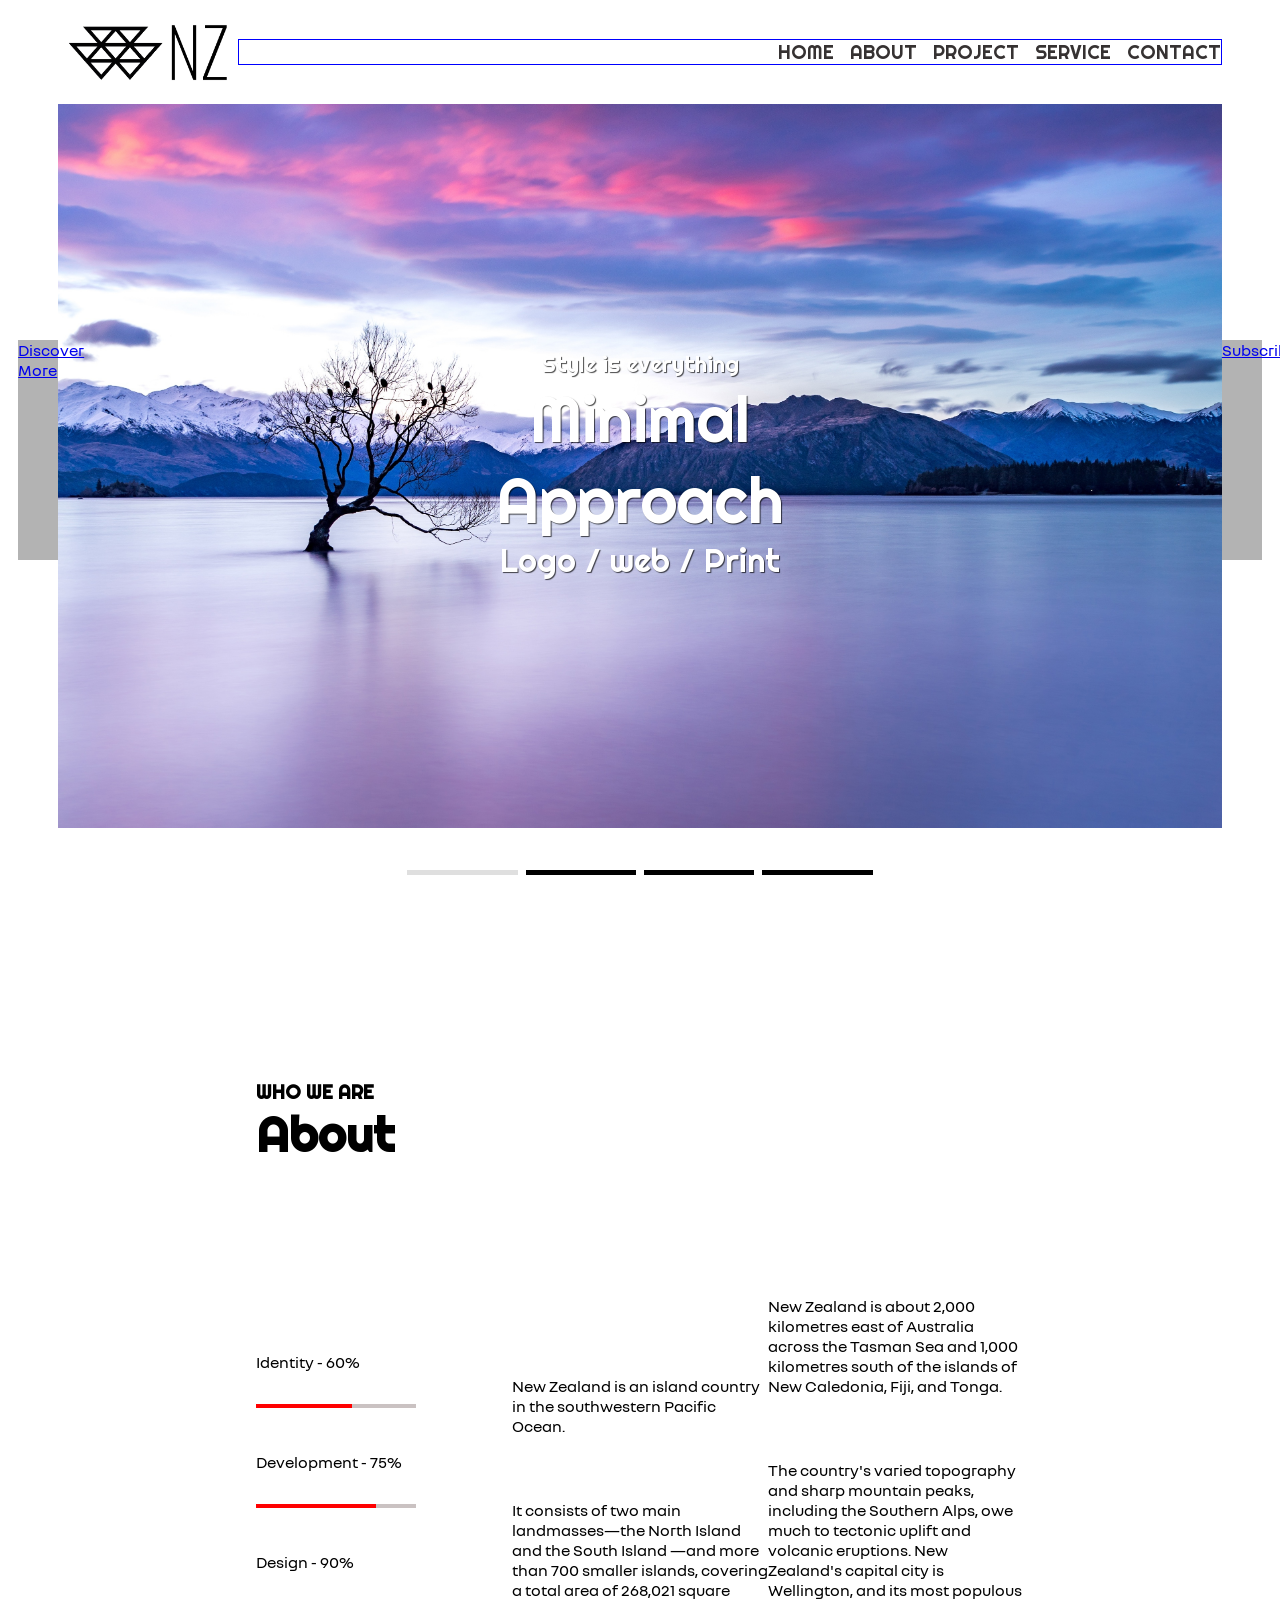
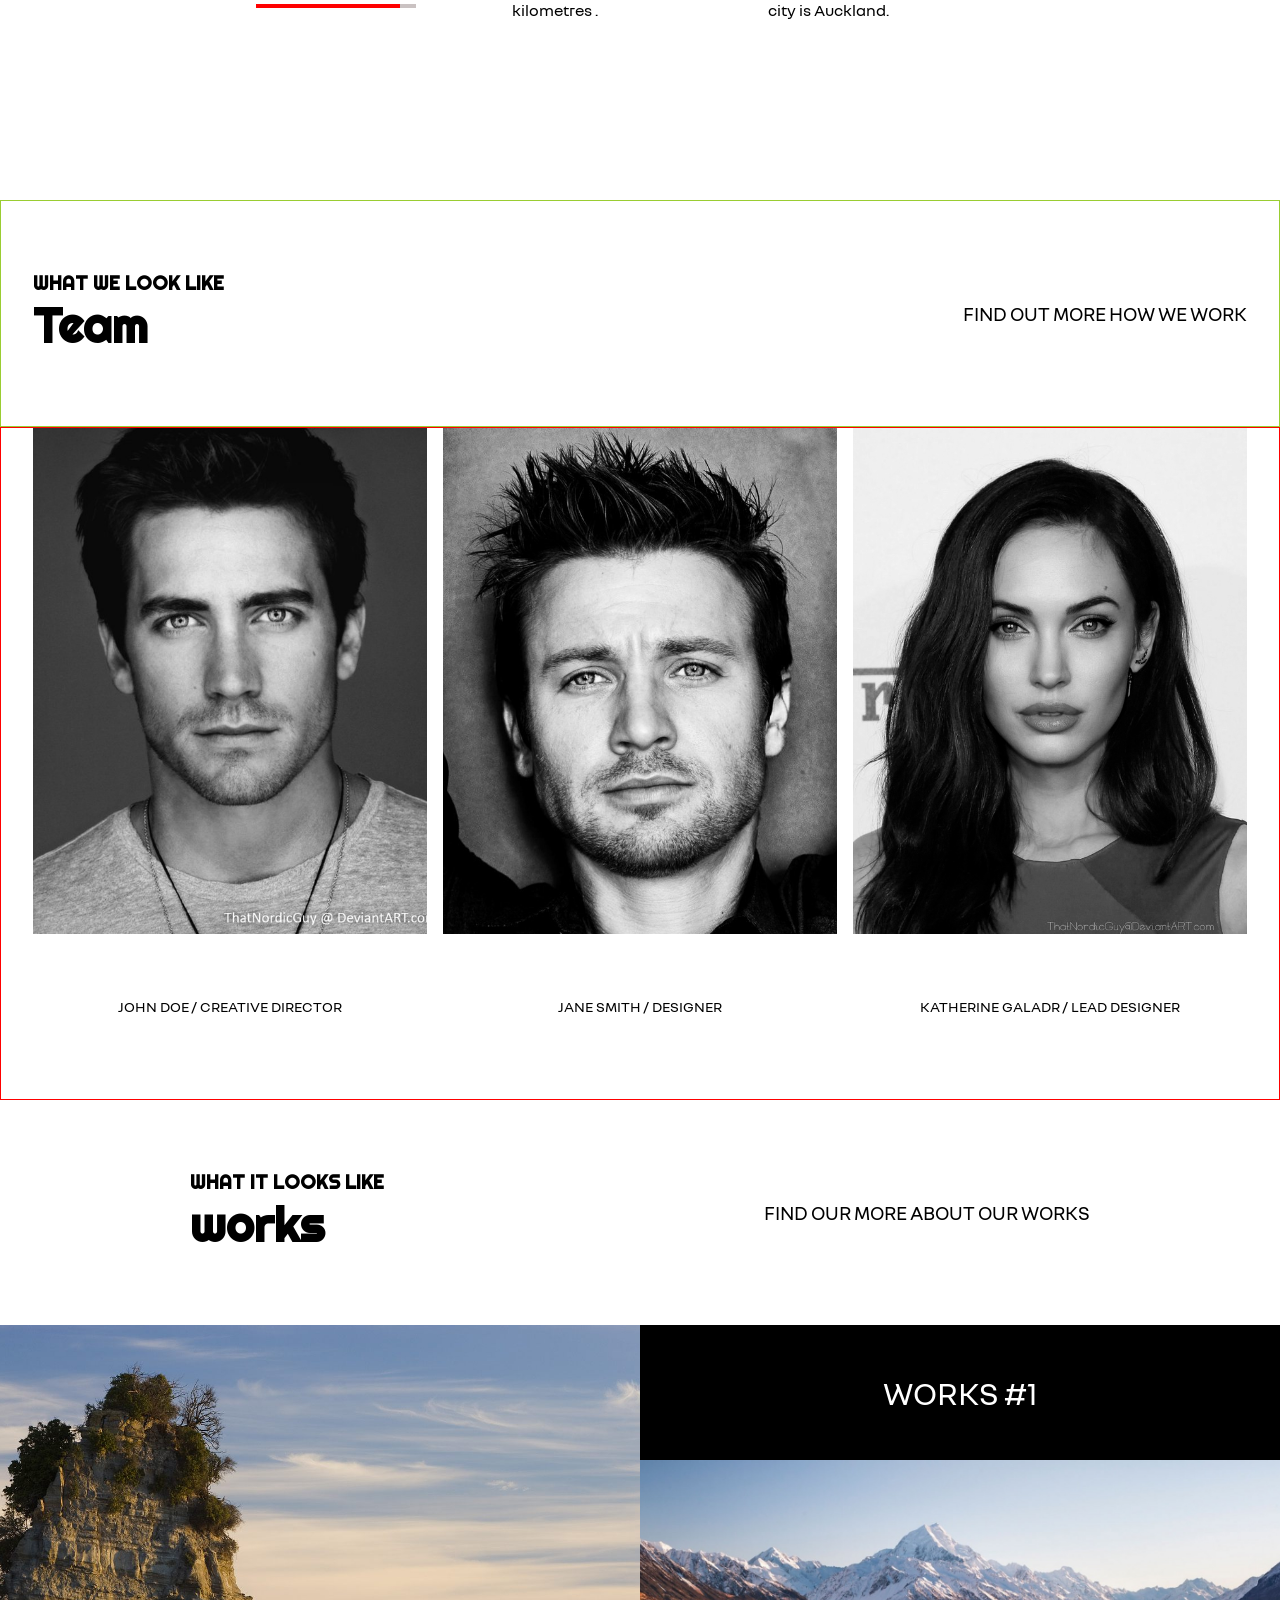
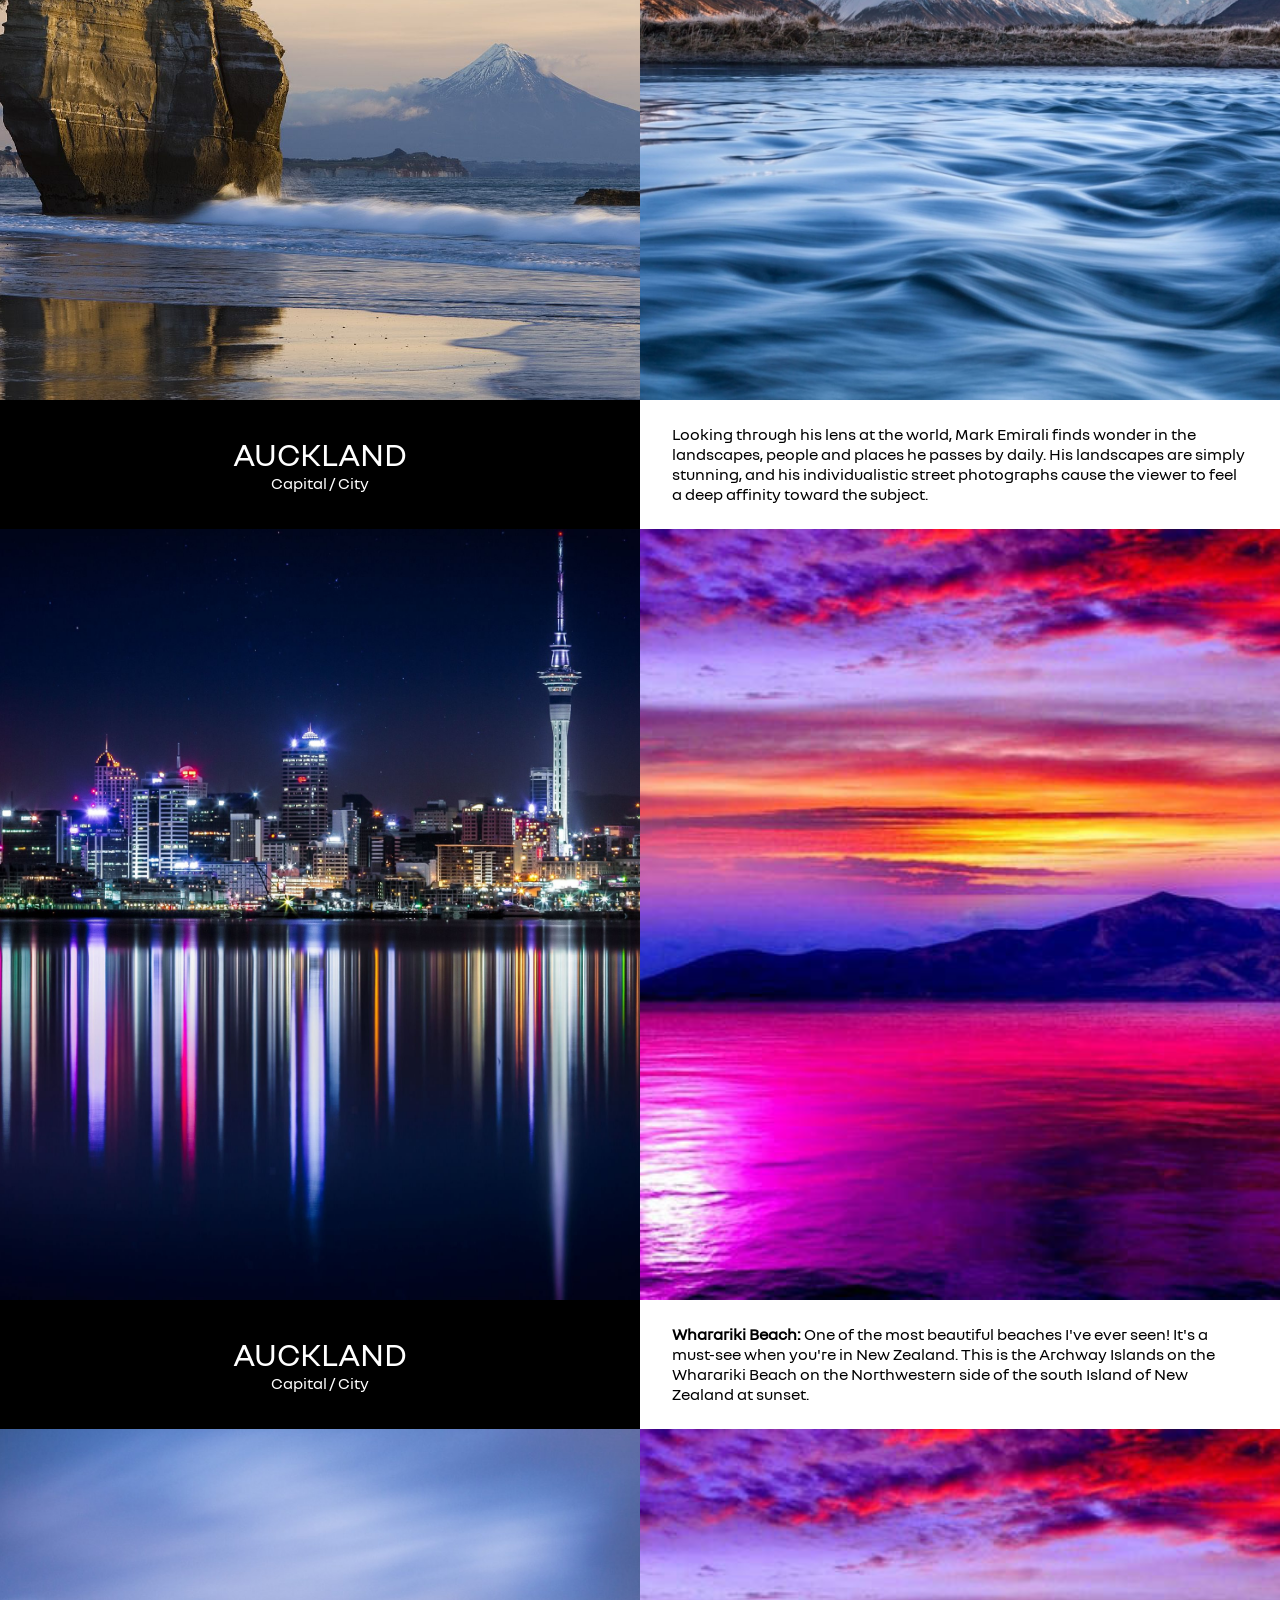
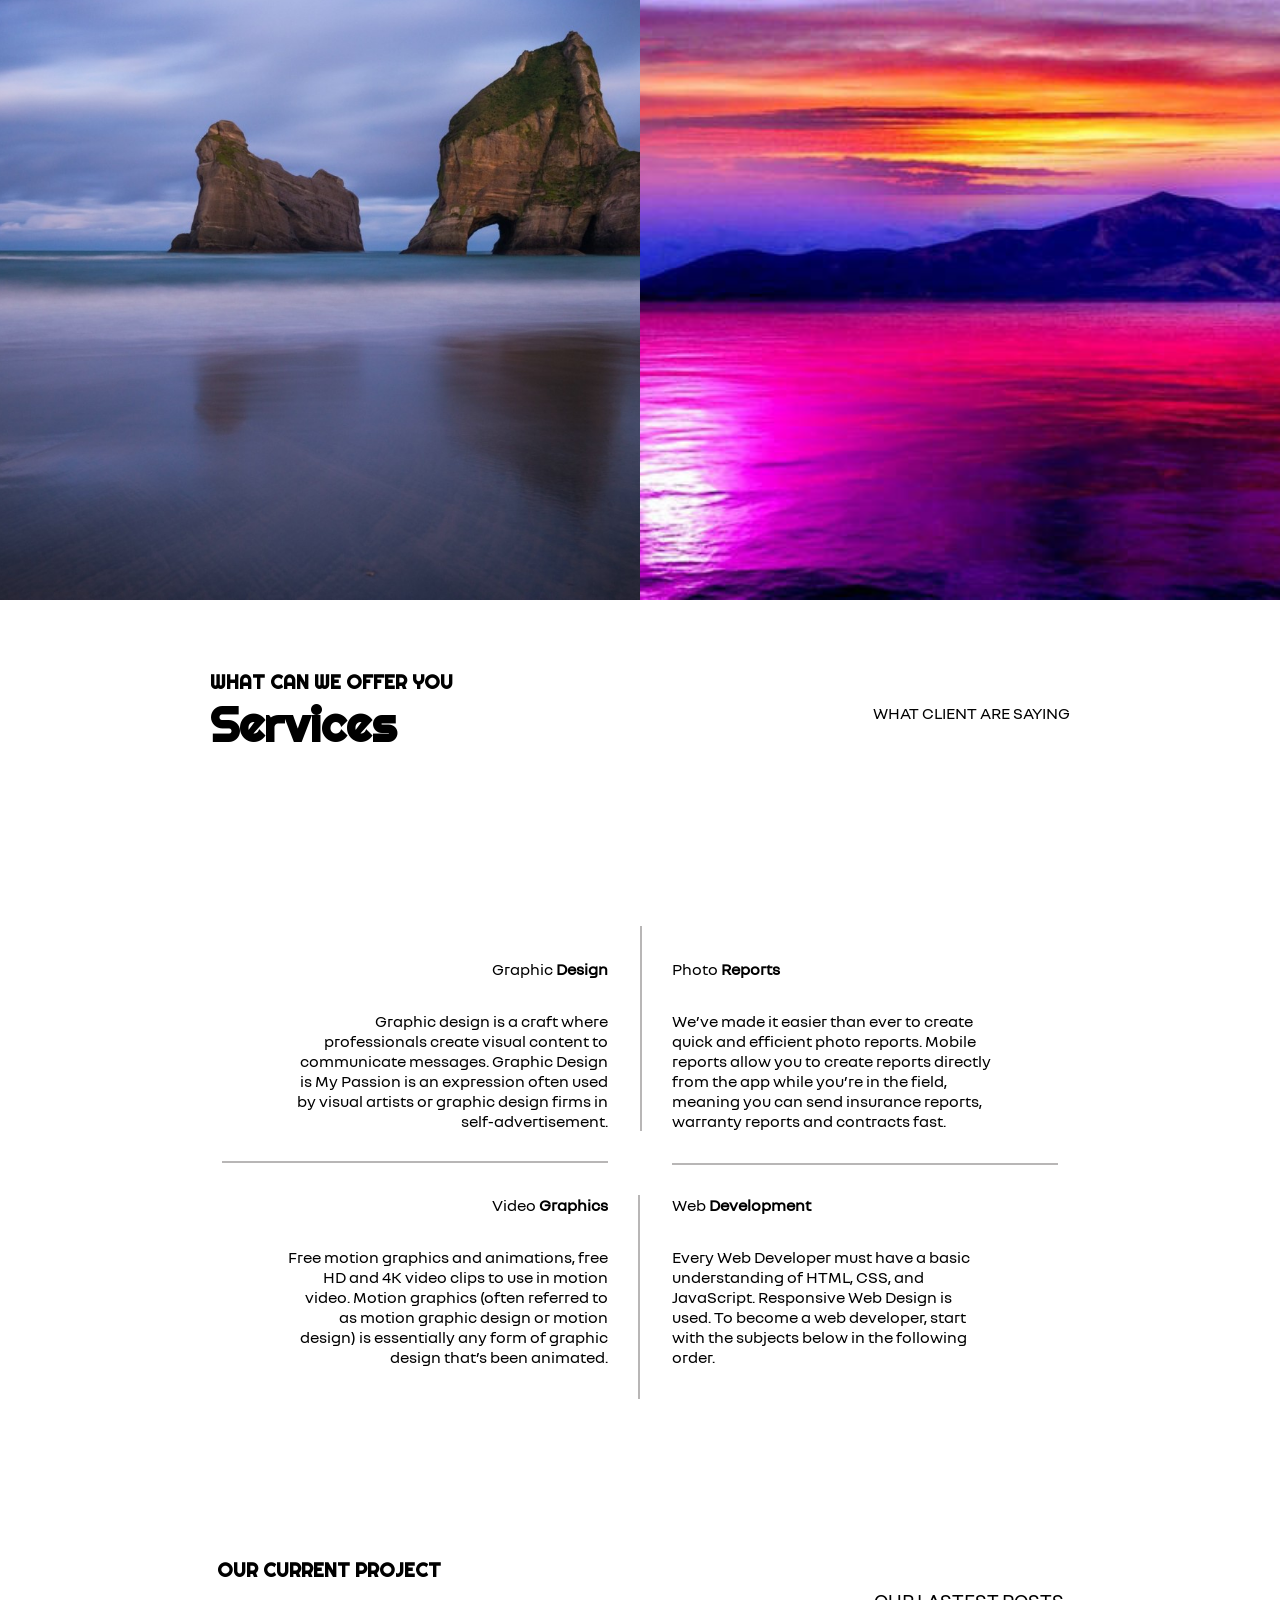
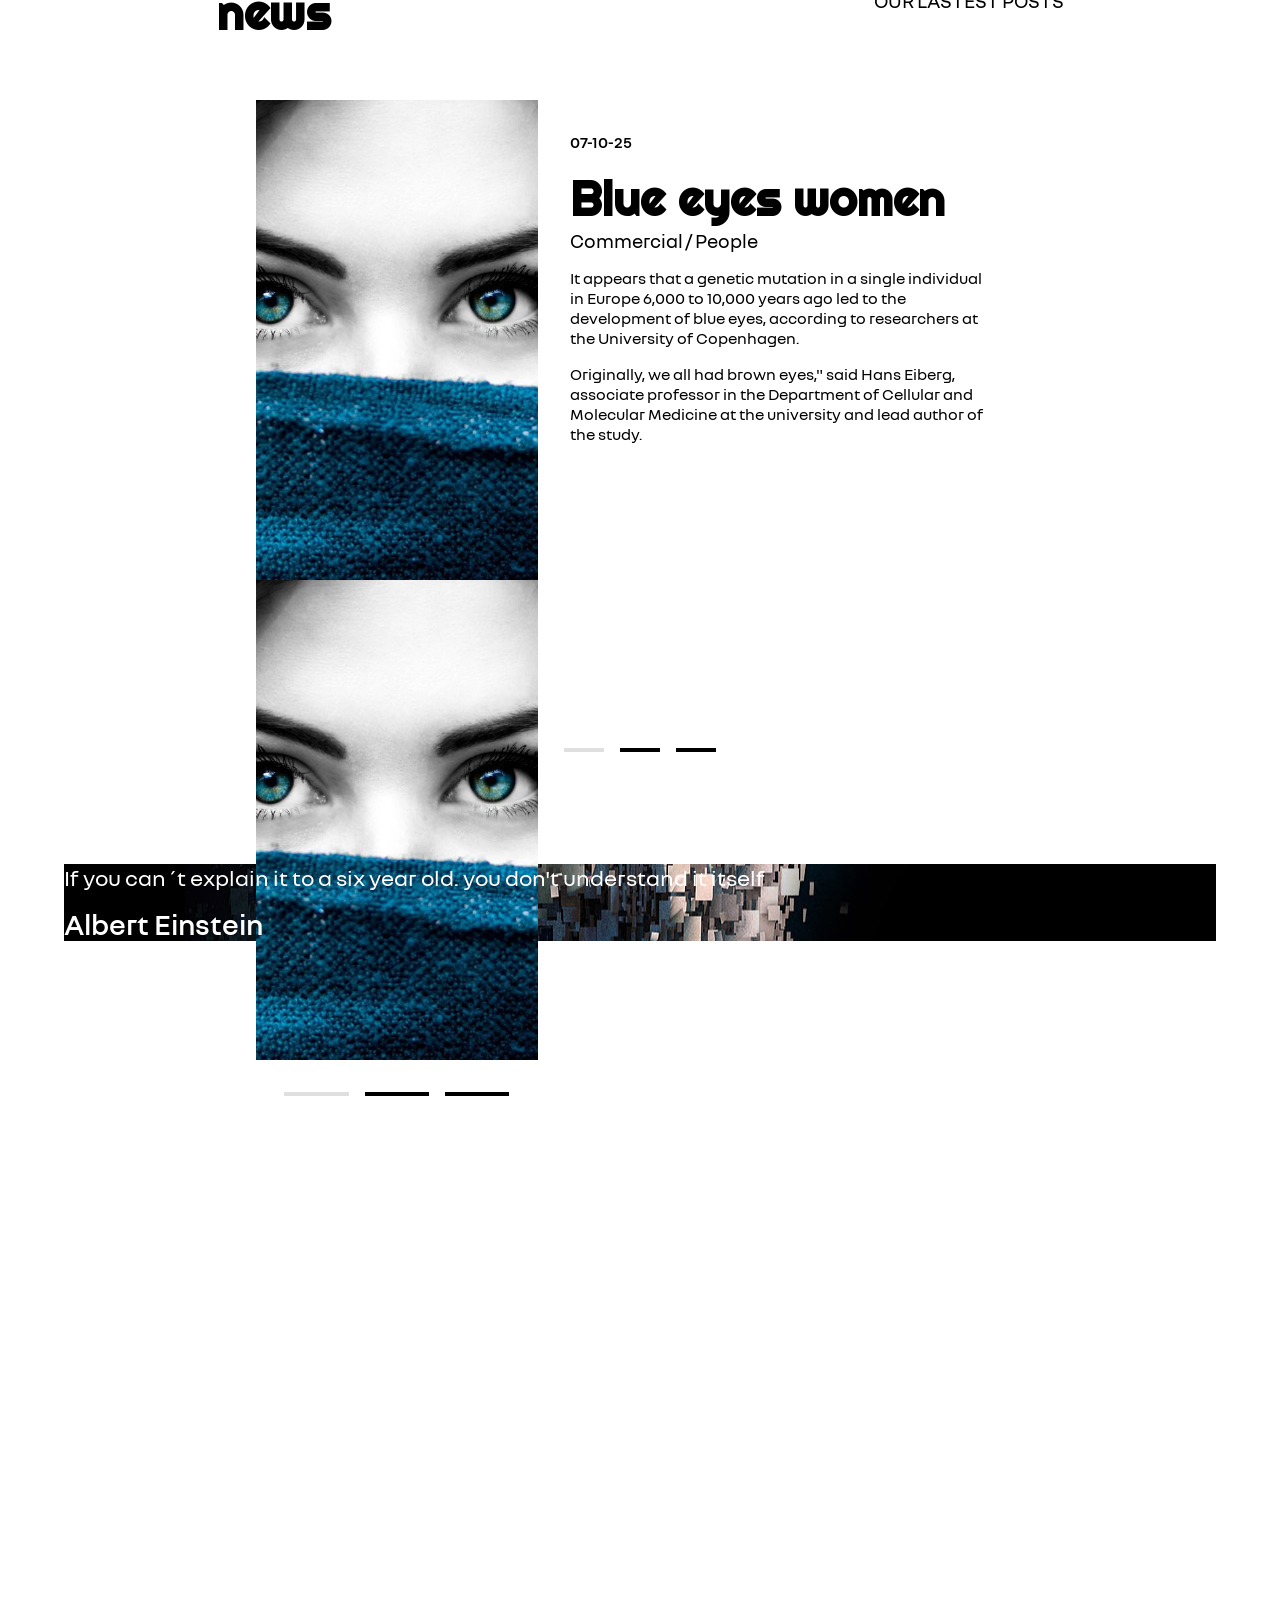
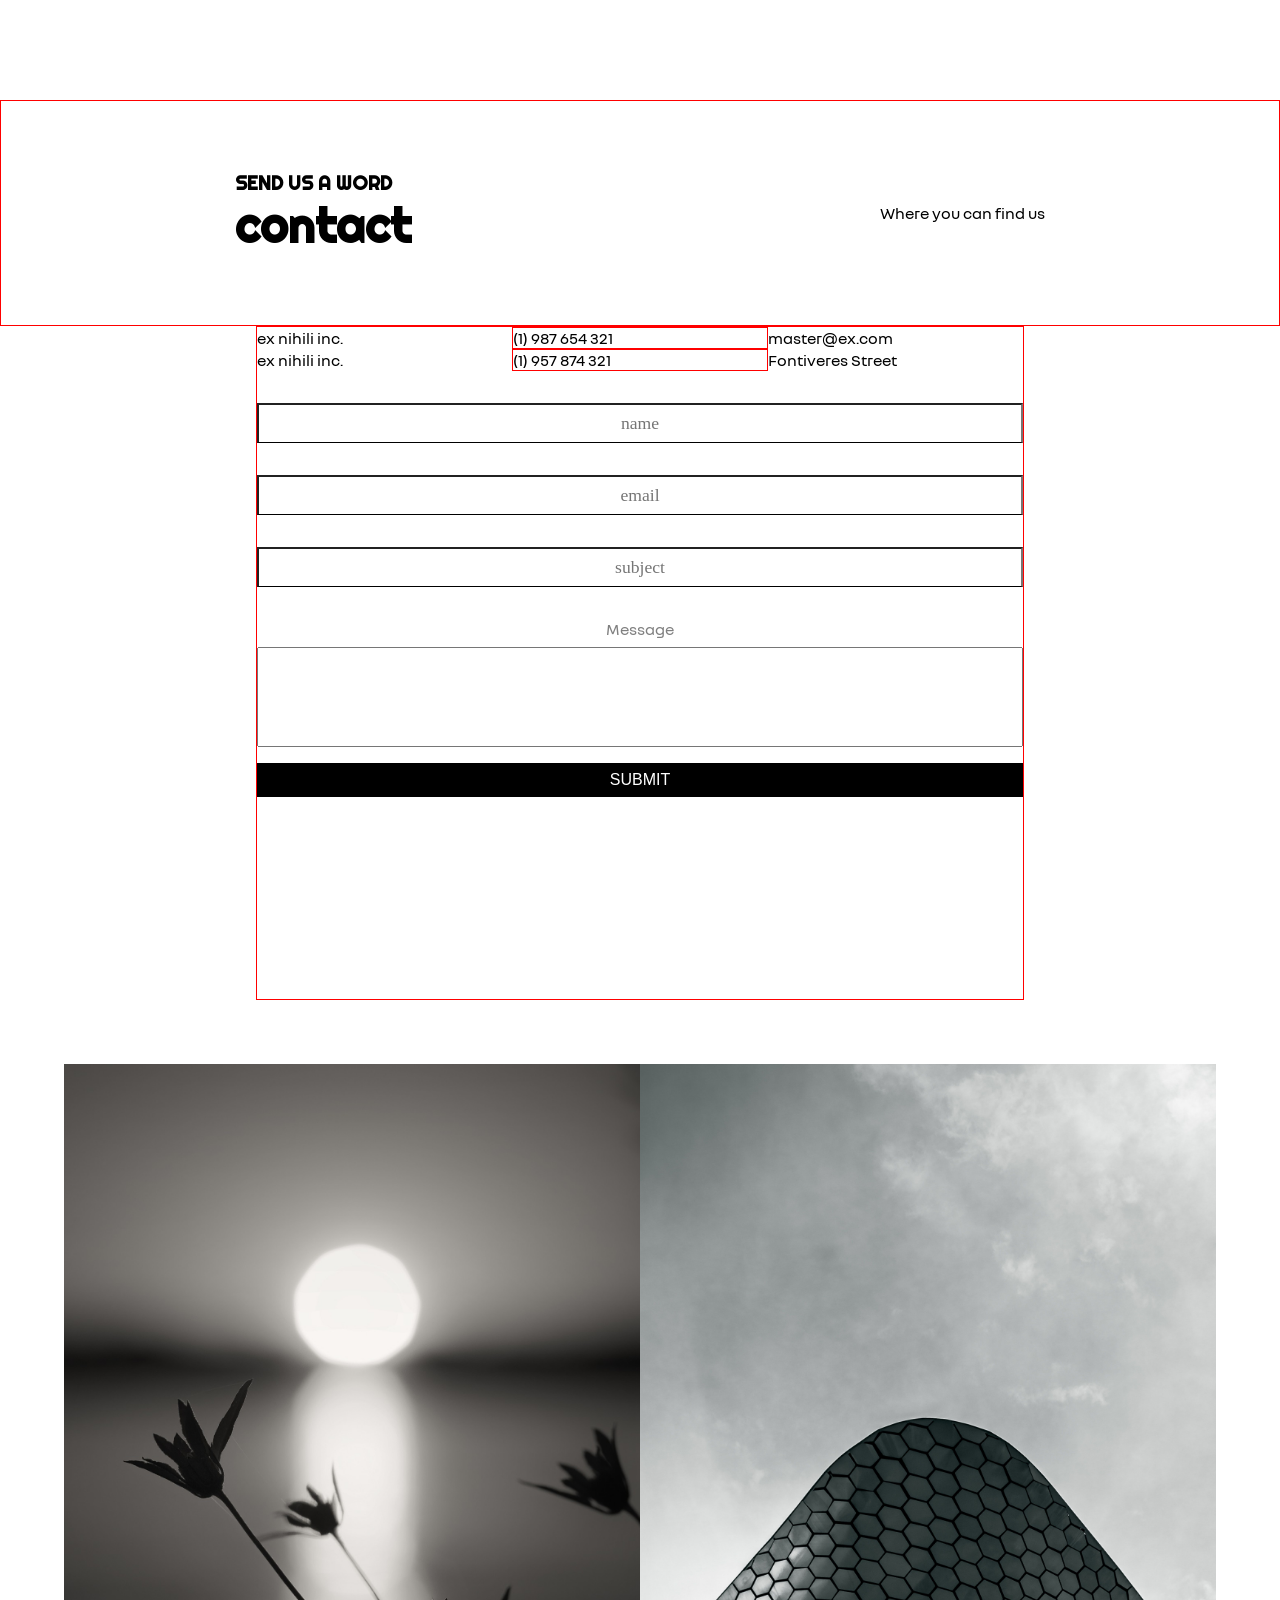
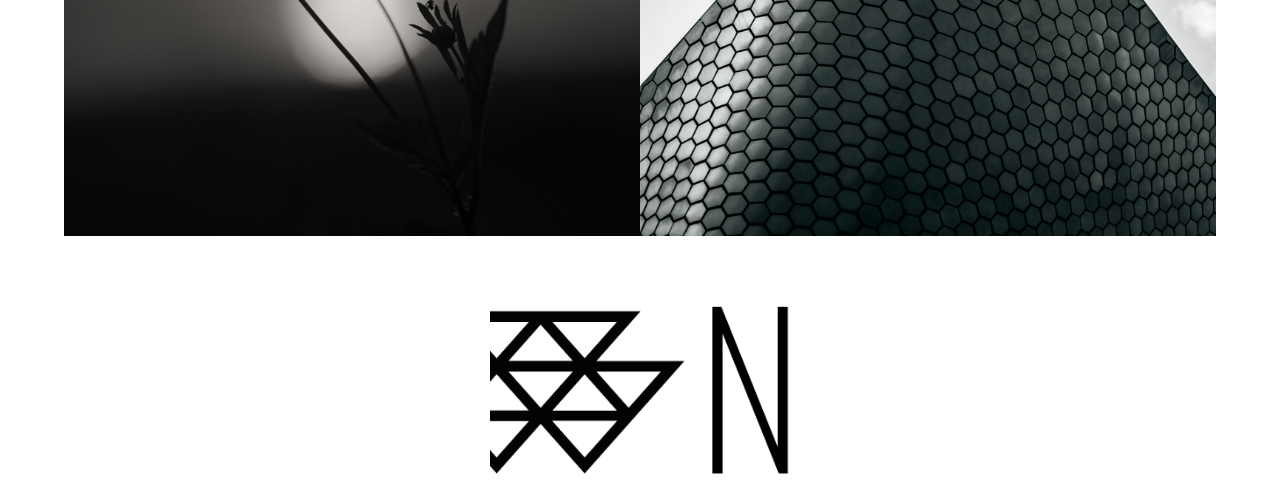
==== commit 85398d17: "13/10/26" ====
--- a/mockup-NZ/index.html
+++ b/mockup-NZ/index.html
@@ -343,12 +343,22 @@
                                 <span>Message</span>
                                 <textarea name="Message"></textarea>
                             </div>
-                            <button>Submit</button>
+                            <button class="submit" type="submit">Submit</button>
+                            
                         </form>
                     </div>
                 </div>
             </div>
         </section>
+        <section class="footer">
+            <div class="footer-container">
+                <div class="footer-izda"></div>
+                <div class="footer-dcha"></div>
+            </div>
+        </section>
+        <footer>
+            <div class="footer-logo"></div>
+        </footer>
     </body>
 
 </html>
--- a/mockup-NZ/assets/css/style.css
+++ b/mockup-NZ/assets/css/style.css
@@ -109,6 +109,9 @@
 nav {
     display: flex;
     flex: 1 0 2rem;
+    justify-content: space-between;
+    align-items: center;
+    
 }
 
 .navcollapse {
@@ -136,6 +139,9 @@
 
 .nav {
     flex: 6;
+    border: 1px solid blue;
+    display: flex;
+    justify-content: end;
 
 }
 
@@ -273,6 +279,7 @@
     flex: 1; /* para que tengan el mismo tamaño*/
     height: 60%;
 
+    gap: 2rem;
     display: flex;
     flex-flow: column nowrap;
     justify-content: flex-end; /*lo bajamos todo abajo*/
@@ -328,6 +335,7 @@
     display: flex;
     justify-content: space-around;
     align-items: center;
+    border: 1px solid yellowgreen;
 }
 
 .my-team {
@@ -351,6 +359,7 @@
     flex-flow: row wrap;
     justify-content: space-around;
     gap: 2rem;
+    border: 1px solid red ;
 }
 
 .card {
@@ -909,6 +918,13 @@
 align-items: center;
 display: flex;
 }
+.contact-line-1 span, .contact-line-2 span{
+flex: 1;
+}
+.contact-line-1 span:nth-child(2), .contact-line-2 span:nth-child(2){
+    border: 1px solid red ;
+
+}
 input[type=text]{
   width: 100%;
   text-align: center;
@@ -916,4 +932,233 @@
   font-family: "Nuvel-Regular";
   font-size: 1.1rem;
   padding: .5rem;
+  margin-top: 2rem;
+}
+input[type=text]:focus, textarea:focus{
+    outline: none ;
+    border-bottom: 2px solid red ;
+}
+.mensaje{
+    display: flex;
+    flex-flow: column nowrap;
+}
+.mensaje span{
+    text-align: center;
+    margin-top: 2rem;
+    color: grey;
+}
+textarea{
+    width: 100%;
+    margin-top: .5rem;
+    height: 100px;
+    font-family: Nouvel-Regular;
+    padding: .5rem;
+    resize: none;
+}
+.submit{
+    width: 100%;
+    margin-top: 1rem;
+    background-color: black;
+    color: white;
+    text-transform: uppercase;
+    font-size: 1rem;
+    padding: .5rem;
+    border: 0;
+    cursor: pointer;
+}
+/*--------*/
+.footer{
+    height: 100vh;
+    width: 100%;
+
+}
+.footer-container{
+    height: 100%;
+    width: 100%;
+    padding: 5%;
+
+    display: flex;
+    flex-flow: row nowrap;
+}
+.footer-izda{
+    flex: 1;
+    height: 100%;
+    background-image: url(../img/item1.jpg) ;
+    background-size: cover;
+    background-position: center center;
+    background-repeat: no-repeat;
+}
+.footer-dcha{
+    flex: 1;
+    height: 100%;
+    background-image: url(../img/item2.jpg) ;
+    background-size: cover;
+    background-position: center center;
+    background-repeat: no-repeat;
+}
+footer{
+    width: 100%;
+    height: 20vh;
+    display: flex;
+    flex-flow: column nowrap;
+    justify-content: center;
+    align-items: center;
+}
+.footer-logo{
+    width: 300px;
+ 
+    flex: 1;
+    background-image: url(../img/logo2.png) ;
+    background-size: cover;
+    background-position: center center;
+    background-repeat: no-repeat;
+}
+
+
+/*------------------------------------------------------------MEDIA ------------------------------------------------------------------------------------------*/
+@media screen and (max-width: 1550px) {
+    .cards{
+        gap: 1rem;
+        padding: 0 2rem;
+    
+    }
+    .team-header{
+        justify-content: space-between;
+        padding: 0 2rem;
+    }
+}
+
+/*ESTILOS GENERICOS SE VE EN SOLO PANTALLA */
+@media screen and (max-width: 900px){
+    /*quiero que se ocute pero que siga ocupando espacio */
+   .left, .right{
+    visibility: hidden;
+   }
+   /**/
+   #menu{
+    display: none;
+   }
+   .navcollapse{
+    display: inline-block;
+    border: 1px solid red ;
+    width: 30px;
+    height: 30px;
+   
+   
+   }
+   .nav-icon{
+    position: relative;
+   }
+   .nav-icon span{
+    flex: 1 0 50%;
+    display: inline-block;
+    border: 2px solid black;
+
+      position: absolute;
+   }
+   .nav-icon span:nth-child(1){
+
+     top: 0;
+     left: 0;
+   }
+   .nav-icon span:nth-child(2){
+    top: 0;
+      right: 0;
+   }
+   .nav-icon span:nth-child(3){
+
+     top: 10px;
+     left: 0;
+   }
+   .nav-icon span:nth-child(4){
+    top: 10px;
+      right: 0;
+   }
+   .nav-icon span:nth-child(5){
+
+     top: 21px;
+     left: 0;
+   }
+   .nav-icon span:nth-child(6){
+    top:  21px;
+     right: 0;
+   }
+   .logo{
+   
+    min-width: 120px;
+   }
+   .about-container{
+    flex-flow:  row wrap;
+    padding: 2rem;
+   }
+   .about-1{
+    display: none;
+   }
+    
+   .about-2{
+    border: 1px solid rgb(0, 255, 115) ;
+   }
+    
+   .about-3{
+    border: 1px solid rgb(172, 8, 98) ;
+   }
+    
+   .about-4{
+    border: 1px solid rgb(89, 0, 255) ;
+   }
+   .cards{
+    border: 2px solid  blue ;
+   }
+   
+   .card{
+    max-width: 45%;
+    flex: 1 0 40%;
+    height:50% ;
+   }
+   .team{
+    height: 150vh;
+   }
+    .team-header{
+        flex: 0;
+        margin-bottom: 4rem;
+    }
+    .team-header, .works-1-header, .services-header , .news-header , .contact-header{
+        flex: 0;
+        margin-bottom: 4rem;
+        justify-content: space-between;
+        border: 2px solid violet;
+        padding: 0 2rem;
+    }
+    .services{
+        margin-top: 4rem;
+        height: 75%;
+    }
+    .services-body{
+        width: 90%;
+    }
+    .news{
+        height: 75;
+    }
+    .news-body{
+        width: 100%;
+        padding: 0 2rem;
+    }
+    .contact{
+        height: 75vh;
+    }
+    .footer{
+        height: 200vh;
+        
+    }
+    .footer-dcha, .footer-izda{
+        flex: 1 0 100%;
+        height: 50%;
+    }
+    .footer-container{
+        gap: 2rem;
+    }
+    footer{
+        height: 25vh;
+        justify-content: start;
+    }
 }
